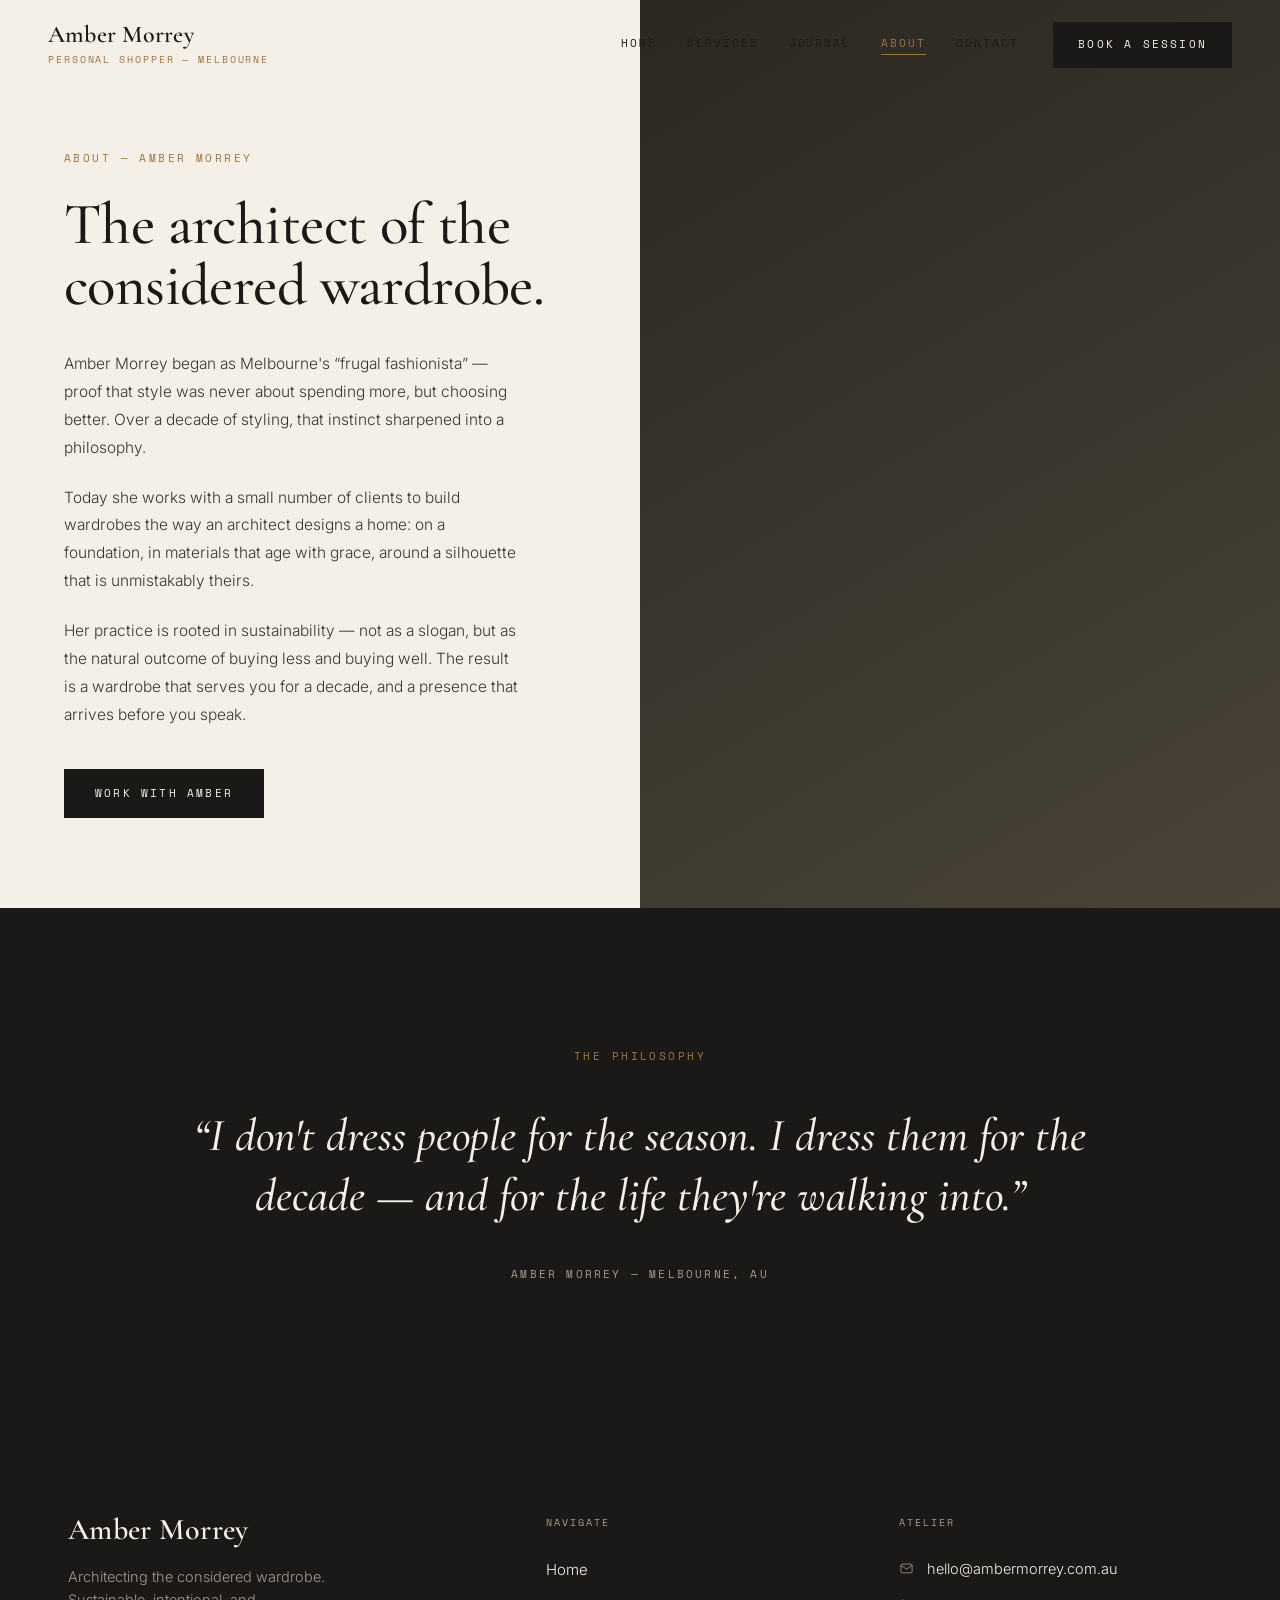
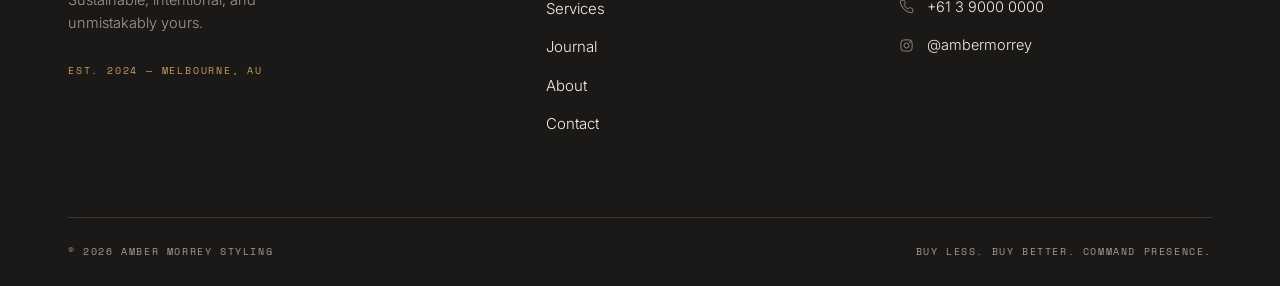
==== about.html @ 16125863 "Add Amber Morrey Studio site (5 static pages, shared assets) Editorial static site for Amber Morrey," ====
<!DOCTYPE html>
<html lang="en">
<head>
<meta charset="UTF-8">
<meta name="viewport" content="width=device-width, initial-scale=1.0">
<title>About | Amber Morrey Studio</title>
<link rel="preconnect" href="https://fonts.googleapis.com">
<link rel="preconnect" href="https://fonts.gstatic.com" crossorigin>
<link href="https://fonts.googleapis.com/css2?family=Cormorant+Garamond:ital,wght@0,400;0,500;0,600;1,400;1,500&family=Inter:wght@300;400;500&family=Space+Mono:wght@400;700&display=swap" rel="stylesheet">
<link rel="stylesheet" href="styles.css">
</head>
<body>

<header id="header">
  <a href="index.html" class="brand">
    <div class="brand-name">Amber Morrey</div>
    <div class="brand-sub">Personal Shopper — Melbourne</div>
  </a>
  <nav class="nav-header">
    <div class="nav-links">
      <a href="index.html">Home</a>
      <a href="services.html">Services</a>
      <a href="journal.html">Journal</a>
      <a href="about.html" class="active">About</a>
      <a href="contact.html">Contact</a>
    </div>
    <a href="contact.html" class="btn">Book a Session</a>
  </nav>
  <button class="menu-toggle" id="menuToggle" aria-label="Menu"><span></span><span></span><span></span></button>
</header>
<div class="mobile-menu" id="mobileMenu">
  <a href="index.html">Home</a>
  <a href="services.html">Services</a>
  <a href="journal.html">Journal</a>
  <a href="about.html">About</a>
  <a href="contact.html">Contact</a>
  <a href="contact.html" class="btn">Book a Session</a>
</div>

<!-- ABOUT SPLIT -->
<section class="about-split" data-hero>
  <div class="about-text">
    <div class="label reveal">About — Amber Morrey</div>
    <h1 class="display reveal" data-d="1">The architect of the considered wardrobe.</h1>
    <p class="reveal" data-d="2">Amber Morrey began as Melbourne's “frugal fashionista” — proof that style was never about spending more, but choosing better. Over a decade of styling, that instinct sharpened into a philosophy.</p>
    <p class="reveal" data-d="2">Today she works with a small number of clients to build wardrobes the way an architect designs a home: on a foundation, in materials that age with grace, around a silhouette that is unmistakably theirs.</p>
    <p class="reveal" data-d="3">Her practice is rooted in sustainability — not as a slogan, but as the natural outcome of buying less and buying well. The result is a wardrobe that serves you for a decade, and a presence that arrives before you speak.</p>
    <div class="reveal" data-d="3"><a href="contact.html" class="btn">Work with Amber</a></div>
  </div>
  <div class="about-portrait">
    <img alt="Amber Morrey, personal shopper, Melbourne" data-fallback="1" src="https://images.unsplash.com/photo-1573496359142-b8d87734a5a2?auto=format&fit=crop&w=1100&q=80">
  </div>
</section>

<!-- PHILOSOPHY -->
<section class="dark">
  <div class="philosophy wrap">
    <span class="label reveal">The Philosophy</span>
    <blockquote class="reveal" data-d="1">“I don't dress people for the season. I dress them for the decade — and for the life they're walking into.”</blockquote>
    <cite class="reveal" data-d="2">Amber Morrey — Melbourne, AU</cite>
  </div>
</section>

<!-- FOOTER -->
<footer>
  <div class="wrap">
    <div class="foot-grid">
      <div class="foot-brand">
        <div class="brand-name">Amber Morrey</div>
        <p class="foot-tag">Architecting the considered wardrobe. Sustainable, intentional, and unmistakably yours.</p>
        <div class="foot-est">Est. 2024 — Melbourne, AU</div>
      </div>
      <div class="foot-col">
        <h4>Navigate</h4>
        <ul>
          <li><a href="index.html">Home</a></li>
          <li><a href="services.html">Services</a></li>
          <li><a href="journal.html">Journal</a></li>
          <li><a href="about.html">About</a></li>
          <li><a href="contact.html">Contact</a></li>
        </ul>
      </div>
      <div class="foot-col">
        <h4>Atelier</h4>
        <div class="foot-contact">
          <a href="mailto:hello@ambermorrey.com.au"><svg viewBox="0 0 24 24"><rect x="3" y="5" width="18" height="14" rx="2"/><path d="m3 7 9 6 9-6"/></svg>hello@ambermorrey.com.au</a>
          <a href="tel:+61390000000"><svg viewBox="0 0 24 24"><path d="M22 16.9v3a2 2 0 0 1-2.2 2 19.8 19.8 0 0 1-8.6-3 19.5 19.5 0 0 1-6-6 19.8 19.8 0 0 1-3-8.6A2 2 0 0 1 4.1 2h3a2 2 0 0 1 2 1.7c.1 1 .4 1.9.7 2.8a2 2 0 0 1-.5 2.1L8.1 9.9a16 16 0 0 0 6 6l1.3-1.3a2 2 0 0 1 2.1-.5c.9.3 1.8.6 2.8.7a2 2 0 0 1 1.7 2Z"/></svg>+61 3 9000 0000</a>
          <a href="#"><svg viewBox="0 0 24 24"><rect x="3" y="3" width="18" height="18" rx="5"/><circle cx="12" cy="12" r="4"/><circle cx="17.5" cy="6.5" r="1" fill="currentColor" stroke="none"/></svg>@ambermorrey</a>
        </div>
      </div>
    </div>
    <div class="foot-bar">
      <span>© 2026 Amber Morrey Styling</span>
      <span>Buy less. Buy better. Command presence.</span>
    </div>
  </div>
</footer>

<script src="app.js"></script>
</body>
</html>
---- styles.css ----
/* ==========================================================================
   Amber Morrey Studio — shared stylesheet
   ========================================================================== */
:root{
  --cream:#f4f0e8;
  --cream-2:#eee9df;
  --ink:#1b1917;
  --ink-soft:#2a2723;
  --paper-text:#3a352e;
  --muted:#8a8377;
  --muted-dark:#a49b8c;
  --line:rgba(27,25,23,.14);
  --line-dark:rgba(244,240,232,.14);
  --amber:#a3733e;
  --amber-light:#c79a5f;
  --serif:'Cormorant Garamond', Georgia, serif;
  --sans:'Inter', system-ui, sans-serif;
  --mono:'Space Mono', monospace;
  --ease:cubic-bezier(.16,1,.3,1);
}
*{margin:0;padding:0;box-sizing:border-box}
html{scroll-behavior:smooth}
body{
  background:var(--cream);
  color:var(--ink);
  font-family:var(--sans);
  font-weight:300;
  line-height:1.6;
  -webkit-font-smoothing:antialiased;
  overflow-x:hidden;
}
img{display:block;width:100%;height:100%;object-fit:cover}
a{color:inherit;text-decoration:none}

/* ---------- shared type ---------- */
.label{font-family:var(--mono);font-size:11px;letter-spacing:.22em;text-transform:uppercase;color:var(--amber);font-weight:400}
.label-muted{color:var(--muted)}
.display{font-family:var(--serif);font-weight:500;line-height:1.04;letter-spacing:-.01em}
.wrap{max-width:1240px;margin:0 auto;padding:0 48px}
.section{padding:130px 0}

.link-arrow{font-family:var(--mono);font-size:11px;letter-spacing:.2em;text-transform:uppercase;display:inline-flex;align-items:center;gap:9px;color:var(--ink);transition:gap .4s var(--ease),opacity .3s}
.link-arrow svg{width:15px;height:15px;transition:transform .4s var(--ease)}
.link-arrow:hover{gap:16px}

.btn{font-family:var(--mono);font-size:11px;letter-spacing:.2em;text-transform:uppercase;display:inline-block;padding:15px 30px;background:var(--ink);color:var(--cream);border:1px solid var(--ink);transition:background .4s var(--ease),color .4s var(--ease);cursor:pointer}
.btn:hover{background:transparent;color:var(--ink)}
.btn-ghost{background:transparent;color:var(--ink)}
.btn-ghost:hover{background:var(--ink);color:var(--cream)}
.btn-inv{background:var(--cream);color:var(--ink);border-color:var(--cream)}
.btn-inv:hover{background:transparent;color:var(--cream)}
.btn-inv-ghost{background:transparent;color:var(--cream);border-color:rgba(244,240,232,.4)}
.btn-inv-ghost:hover{background:var(--cream);color:var(--ink)}
.btn-amber{background:var(--amber);color:var(--cream);border-color:var(--amber)}
.btn-amber:hover{background:transparent;color:var(--amber-light)}

/* ---------- reveal animation ---------- */
.reveal{opacity:0;transform:translateY(28px);transition:opacity 1s var(--ease),transform 1s var(--ease)}
.reveal.in{opacity:1;transform:none}
.reveal[data-d="1"]{transition-delay:.1s}
.reveal[data-d="2"]{transition-delay:.2s}
.reveal[data-d="3"]{transition-delay:.3s}

/* ---------- header ---------- */
header{position:fixed;top:0;left:0;right:0;z-index:100;display:flex;align-items:center;justify-content:space-between;padding:22px 48px;transition:background .5s var(--ease),padding .5s var(--ease),box-shadow .5s var(--ease)}
header.scrolled{background:rgba(244,240,232,.9);backdrop-filter:blur(12px);padding:16px 48px;box-shadow:0 1px 0 var(--line)}
.brand-name{font-family:var(--serif);font-size:24px;font-weight:600;letter-spacing:.01em;line-height:1}
.brand-sub{font-family:var(--mono);font-size:9.5px;letter-spacing:.2em;color:var(--amber);text-transform:uppercase;margin-top:5px}
nav{display:flex;align-items:center;gap:34px}
.nav-links{display:flex;gap:30px}
.nav-links a{font-family:var(--mono);font-size:11px;letter-spacing:.18em;text-transform:uppercase;color:var(--ink);position:relative;padding-bottom:3px;transition:color .3s}
.nav-links a::after{content:"";position:absolute;left:0;bottom:0;width:0;height:1px;background:var(--amber);transition:width .4s var(--ease)}
.nav-links a:hover::after,.nav-links a.active::after{width:100%}
.nav-links a.active{color:var(--amber)}
.nav-header .btn{padding:13px 24px}
.menu-toggle{display:none;flex-direction:column;gap:5px;background:none;border:none;cursor:pointer;padding:4px}
.menu-toggle span{width:24px;height:1.5px;background:var(--ink);transition:.3s}

.mobile-menu{position:fixed;inset:0;background:var(--cream);z-index:99;display:flex;flex-direction:column;justify-content:center;align-items:center;gap:26px;opacity:0;pointer-events:none;transition:opacity .4s var(--ease)}
.mobile-menu.open{opacity:1;pointer-events:auto}
.mobile-menu a{font-family:var(--serif);font-size:34px;font-weight:500}
.mobile-menu .btn{margin-top:14px;font-family:var(--mono);font-size:12px}

/* page top spacer for interior pages (fixed header) */
.page-top{padding-top:150px}

/* ---------- hero (home) ---------- */
.hero{display:grid;grid-template-columns:1fr 1fr;min-height:100vh;position:relative}
.hero-left{display:flex;flex-direction:column;justify-content:center;padding:120px 64px 60px;position:relative}
.hero-vert{position:absolute;left:34px;top:50%;transform:rotate(180deg) translateX(50%);writing-mode:vertical-rl;font-family:var(--mono);font-size:10px;letter-spacing:.28em;color:var(--muted);text-transform:uppercase}
.hero-left .label{margin-bottom:34px}
.hero-h1{font-size:clamp(48px,6.4vw,92px);margin-bottom:34px}
.hero-h1 em{font-style:italic;color:var(--amber);font-weight:400}
.hero-p{max-width:430px;font-size:16px;color:var(--paper-text);margin-bottom:44px;line-height:1.7}
.hero-right{position:relative;overflow:hidden;background:linear-gradient(150deg,#c9bfae,#8f8474)}
.hero-right img{transition:transform 8s var(--ease)}
.hero.loaded .hero-right img{transform:scale(1.06)}

/* ---------- premise ---------- */
.premise{display:grid;grid-template-columns:300px 1fr;gap:40px;align-items:start}
.premise-stmt{font-size:clamp(28px,3.5vw,44px);max-width:800px}
.premise-stmt em{font-style:italic;color:var(--amber);font-weight:400}
.premise-p{margin-top:34px;max-width:470px;color:var(--paper-text);font-size:16px;line-height:1.75}

/* ---------- section head ---------- */
.sec-head{display:grid;grid-template-columns:300px 1fr auto;gap:40px;align-items:center;margin-bottom:64px}
.sec-head h2{font-size:clamp(34px,4vw,54px);text-align:center}
.sec-head .label{align-self:start;padding-top:14px}

/* ---------- services grid (home) ---------- */
.services-grid{display:grid;grid-template-columns:repeat(3,1fr);gap:36px}
.service-card{cursor:pointer}
.service-media{aspect-ratio:1/1;overflow:hidden;background:linear-gradient(150deg,#cdc4b4,#a99e8c);margin-bottom:20px}
.service-media img{transition:transform 1.1s var(--ease),filter 1.1s var(--ease);filter:grayscale(.1)}
.service-card:hover .service-media img{transform:scale(1.05)}
.service-num{font-family:var(--mono);font-size:11px;color:var(--amber);letter-spacing:.16em;margin-bottom:10px}
.service-title{font-family:var(--serif);font-size:26px;font-weight:500;margin-bottom:6px}
.service-desc{font-family:var(--mono);font-size:11.5px;letter-spacing:.05em;color:var(--muted)}

/* ---------- dark band ---------- */
.dark{background:var(--ink);color:var(--cream)}
.dark .label-muted{color:var(--muted-dark)}
.dark .sec-head h2,.dark .display{color:var(--cream)}
.dark .link-arrow{color:var(--cream)}

.advantage{display:grid;grid-template-columns:repeat(3,1fr)}
.adv-col{padding:44px 40px 10px;border-left:1px solid var(--line-dark)}
.adv-col:first-child{border-left:none;padding-left:0}
.adv-icon{width:26px;height:26px;color:var(--amber-light);margin-bottom:64px}
.adv-icon svg{width:100%;height:100%;stroke:currentColor;fill:none;stroke-width:1.2}
.adv-title{font-family:var(--serif);font-size:23px;font-weight:500;margin-bottom:14px}
.adv-p{font-size:14.5px;color:var(--muted-dark);line-height:1.7;max-width:290px}
.adv-wrap{border-top:1px solid var(--line-dark);padding-top:52px}

/* ---------- journal (home) ---------- */
.journal-grid{display:grid;grid-template-columns:1fr 1fr;gap:40px}
.article{cursor:pointer}
.article-media{aspect-ratio:16/10;overflow:hidden;background:linear-gradient(150deg,#3a352d,#211e1a);margin-bottom:22px}
.article-media img{transition:transform 1.1s var(--ease)}
.article:hover .article-media img{transform:scale(1.04)}
.article-meta{font-family:var(--mono);font-size:10.5px;letter-spacing:.16em;color:var(--amber-light);text-transform:uppercase;margin-bottom:14px}
.article-title{font-family:var(--serif);font-size:29px;font-weight:500;color:var(--cream);margin-bottom:12px;line-height:1.15}
.article-excerpt{font-size:14.5px;color:var(--muted-dark);max-width:440px;line-height:1.7}

/* ---------- transformations ---------- */
.trans-head{margin-bottom:60px}
.trans-head .premise-p{margin-top:20px}
.gallery{columns:3;column-gap:32px}
.gal-item{break-inside:avoid;margin-bottom:32px;position:relative;overflow:hidden;cursor:pointer;background:linear-gradient(150deg,#cdc4b4,#a99e8c)}
.gal-item img{transition:transform 1.2s var(--ease)}
.gal-item:hover img{transform:scale(1.06)}
.gal-cap{position:absolute;left:0;right:0;bottom:0;padding:26px 24px 22px;background:linear-gradient(to top,rgba(20,18,16,.88),transparent);color:var(--cream);opacity:0;transform:translateY(12px);transition:opacity .5s var(--ease),transform .5s var(--ease)}
.gal-item:hover .gal-cap{opacity:1;transform:none}
.gal-client{font-family:var(--mono);font-size:10px;letter-spacing:.18em;color:var(--amber-light);text-transform:uppercase;margin-bottom:7px}
.gal-piece{font-family:var(--serif);font-size:20px;font-style:italic;font-weight:400;line-height:1.25}
.g-tall{aspect-ratio:3/4}
.g-tall2{aspect-ratio:2/3}

/* ---------- cta ---------- */
.cta{display:grid;grid-template-columns:1fr 1fr;gap:40px;align-items:end;padding:120px 0}
.cta h2{font-size:clamp(40px,5vw,68px)}
.cta-right{max-width:360px;justify-self:end}
.cta-right p{color:var(--paper-text);margin-bottom:32px;font-size:15.5px;line-height:1.7}
.cta-btns{display:flex;gap:14px;flex-wrap:wrap}

/* ==========================================================================
   PAGE: intro block (services / journal / about / contact heroes)
   ========================================================================== */
.intro{max-width:760px}
.intro .label{margin-bottom:24px;display:block}
.intro h1{font-size:clamp(40px,5.5vw,78px);margin-bottom:0}
.intro p{max-width:520px;margin-top:28px;color:var(--paper-text);font-size:16px;line-height:1.75}

/* ==========================================================================
   PAGE: Services detail blocks
   ========================================================================== */
.svc-block{display:grid;grid-template-columns:1fr 1fr;gap:64px;align-items:center;padding:70px 0;border-top:1px solid var(--line)}
.svc-block:first-of-type{border-top:none}
.svc-media{aspect-ratio:4/3;overflow:hidden;background:linear-gradient(150deg,#cdc4b4,#a99e8c)}
.svc-media img{transition:transform 1.2s var(--ease)}
.svc-block:hover .svc-media img{transform:scale(1.04)}
.svc-block.flip .svc-media{order:2}
.svc-num{margin-bottom:18px}
.svc-title{font-size:clamp(30px,3.6vw,44px);margin-bottom:10px}
.svc-meta{font-family:var(--mono);font-size:11px;letter-spacing:.14em;color:var(--muted);text-transform:uppercase;margin-bottom:24px}
.svc-desc{color:var(--paper-text);font-size:15.5px;line-height:1.75;max-width:460px;margin-bottom:26px}
.svc-list{list-style:none;margin-bottom:32px}
.svc-list li{display:flex;align-items:center;gap:12px;padding:7px 0;font-size:14.5px;color:var(--ink-soft)}
.svc-list li svg{width:15px;height:15px;stroke:var(--amber);fill:none;stroke-width:1.6;flex-shrink:0}
.svc-btn{font-family:var(--mono);font-size:10.5px;letter-spacing:.16em}

/* Quiz */
.quiz-wrap{display:grid;grid-template-columns:300px 1fr;gap:40px;align-items:start}
.quiz-panel{max-width:620px}
.quiz-intro-p{color:var(--muted-dark);margin-top:14px;margin-bottom:0;font-size:15.5px}
.quiz-step{margin-top:48px}
.quiz-q{font-family:var(--mono);font-size:11px;letter-spacing:.18em;text-transform:uppercase;color:var(--amber-light);margin-bottom:20px}
.quiz-options{display:flex;flex-direction:column;gap:12px}
.quiz-opt{text-align:left;background:transparent;border:1px solid var(--line-dark);color:var(--cream);font-family:var(--sans);font-size:15px;font-weight:300;padding:18px 22px;cursor:pointer;transition:border-color .3s,background .3s,transform .3s var(--ease)}
.quiz-opt:hover{border-color:var(--amber-light);background:rgba(199,154,95,.08);transform:translateX(4px)}
.quiz-progress{font-family:var(--mono);font-size:10px;letter-spacing:.16em;color:var(--muted-dark);text-transform:uppercase;margin-top:34px}
.quiz-result{display:none}
.quiz-result.show{display:block;animation:fadeUp .8s var(--ease) both}
@keyframes fadeUp{from{opacity:0;transform:translateY(20px)}to{opacity:1;transform:none}}
.quiz-rec-label{font-family:var(--mono);font-size:11px;letter-spacing:.18em;text-transform:uppercase;color:var(--amber-light);margin-bottom:18px}
.quiz-rec-title{font-size:clamp(34px,4vw,52px);color:var(--cream);margin-bottom:16px}
.quiz-rec-tag{font-family:var(--mono);font-size:11px;letter-spacing:.14em;text-transform:uppercase;color:var(--muted-dark);margin-bottom:20px}
.quiz-rec-desc{color:var(--muted-dark);font-size:15px;line-height:1.75;max-width:520px;margin-bottom:34px}
.quiz-actions{display:flex;gap:14px;flex-wrap:wrap;align-items:center}
.quiz-retake{font-family:var(--mono);font-size:10.5px;letter-spacing:.16em;text-transform:uppercase;background:transparent;border:1px solid var(--line-dark);color:var(--cream);padding:15px 26px;cursor:pointer;display:inline-flex;align-items:center;gap:9px;transition:border-color .3s}
.quiz-retake:hover{border-color:var(--amber-light)}
.quiz-retake svg{width:13px;height:13px;stroke:currentColor;fill:none;stroke-width:1.6}

/* ==========================================================================
   PAGE: Journal
   ========================================================================== */
.jgrid{display:grid;grid-template-columns:repeat(3,1fr);gap:36px;align-items:start}
.jcol{display:flex;flex-direction:column;gap:36px}
.jcol.offset{margin-top:60px}
.jpost{cursor:pointer}
.jpost-media{overflow:hidden;background:linear-gradient(150deg,#cdc4b4,#a99e8c);margin-bottom:20px}
.jpost-media img{transition:transform 1.1s var(--ease)}
.jpost:hover .jpost-media img{transform:scale(1.05)}
.jpost-media.tall{aspect-ratio:3/4}
.jpost-media.wide{aspect-ratio:4/3}
.jpost-meta{font-family:var(--mono);font-size:10.5px;letter-spacing:.16em;color:var(--amber);text-transform:uppercase;margin-bottom:12px}
.jpost-title{font-family:var(--serif);font-size:26px;font-weight:500;line-height:1.15;margin-bottom:10px}
.jpost-excerpt{font-size:14px;color:var(--muted);line-height:1.65}
.theorem{background:var(--ink);color:var(--cream);padding:44px 34px}
.theorem-label{font-family:var(--mono);font-size:10px;letter-spacing:.2em;color:var(--amber-light);text-transform:uppercase;margin-bottom:44px}
.theorem-quote{font-family:var(--serif);font-size:26px;font-weight:500;line-height:1.3}

/* ==========================================================================
   PAGE: About
   ========================================================================== */
.about-split{display:grid;grid-template-columns:1fr 1fr;min-height:100vh}
.about-text{display:flex;flex-direction:column;justify-content:center;padding:150px 64px 90px}
.about-text .label{margin-bottom:26px}
.about-text h1{font-size:clamp(38px,4.6vw,60px);margin-bottom:34px}
.about-text p{color:var(--paper-text);font-size:15.5px;line-height:1.8;margin-bottom:22px;max-width:460px}
.about-text .btn{margin-top:18px;align-self:flex-start}
.about-portrait{position:relative;overflow:hidden;background:linear-gradient(150deg,#2b2822,#4a4438)}
.about-portrait img{transition:transform 8s var(--ease)}
.about-split.loaded .about-portrait img{transform:scale(1.05)}
.philosophy{text-align:center;padding:140px 0}
.philosophy .label{display:block;margin-bottom:40px}
.philosophy blockquote{font-family:var(--serif);font-size:clamp(28px,3.6vw,46px);font-weight:500;font-style:italic;line-height:1.3;color:var(--cream);max-width:1000px;margin:0 auto 34px}
.philosophy cite{font-family:var(--mono);font-size:11px;letter-spacing:.2em;text-transform:uppercase;color:var(--muted-dark);font-style:normal}

/* ==========================================================================
   PAGE: Contact
   ========================================================================== */
.contact-madlib{font-family:var(--serif);font-size:clamp(30px,4.2vw,52px);font-weight:500;line-height:1.5;color:var(--ink);max-width:900px;letter-spacing:-.01em}
.ml-field{font-family:var(--serif);font-size:inherit;font-weight:500;color:var(--amber);background:transparent;border:none;border-bottom:1px solid var(--line);padding:0 10px 4px;min-width:200px;outline:none;transition:border-color .3s}
.ml-field::placeholder{color:var(--muted);opacity:.7;font-style:italic}
.ml-field:focus{border-color:var(--amber)}
select.ml-field{cursor:pointer;-webkit-appearance:none;appearance:none;background-image:url("data:image/svg+xml,%3Csvg xmlns='http://www.w3.org/2000/svg' width='12' height='12' viewBox='0 0 24 24' fill='none' stroke='%23a3733e' stroke-width='2'%3E%3Cpolyline points='6 9 12 15 18 9'/%3E%3C/svg%3E");background-repeat:no-repeat;background-position:right 2px center;padding-right:24px}
.contact-inputs{display:grid;grid-template-columns:1fr 1fr;gap:28px;max-width:640px;margin-top:56px}
.field-group label{display:block;font-family:var(--mono);font-size:10px;letter-spacing:.18em;text-transform:uppercase;color:var(--muted);margin-bottom:12px}
.field-group input{width:100%;background:transparent;border:1px solid var(--line);padding:15px 16px;font-family:var(--sans);font-size:15px;font-weight:300;color:var(--ink);outline:none;transition:border-color .3s}
.field-group input:focus{border-color:var(--amber)}
.contact-submit{margin-top:34px}
.contact-note{font-family:var(--mono);font-size:12px;letter-spacing:.04em;color:var(--amber);margin-top:22px;opacity:0;transition:opacity .4s;text-transform:none}
.contact-note.show{opacity:1}
.contact-info{display:grid;grid-template-columns:repeat(3,1fr);gap:40px;border-top:1px solid var(--line);margin-top:70px;padding-top:50px;max-width:900px}
.ci-label{font-family:var(--mono);font-size:10.5px;letter-spacing:.18em;color:var(--amber);text-transform:uppercase;margin-bottom:12px}
.ci-value{font-family:var(--mono);font-size:12.5px;letter-spacing:.05em;color:var(--ink-soft);text-transform:uppercase;line-height:1.6}

/* ==========================================================================
   FOOTER
   ========================================================================== */
footer{background:var(--ink);color:var(--cream);padding:90px 0 0}
.foot-grid{display:grid;grid-template-columns:1.4fr 1fr 1fr;gap:40px;padding-bottom:80px}
.foot-brand .brand-name{color:var(--cream);font-size:30px}
.foot-tag{color:var(--muted-dark);font-size:14.5px;margin-top:20px;line-height:1.6;max-width:280px}
.foot-est{font-family:var(--mono);font-size:10px;letter-spacing:.18em;color:var(--amber-light);text-transform:uppercase;margin-top:28px}
.foot-col h4{font-family:var(--mono);font-size:10px;letter-spacing:.2em;color:var(--muted-dark);text-transform:uppercase;font-weight:400;margin-bottom:26px}
.foot-col ul{list-style:none;display:flex;flex-direction:column;gap:13px}
.foot-col ul a{font-size:15px;color:var(--cream);transition:color .3s}
.foot-col ul a:hover{color:var(--amber-light)}
.foot-contact{display:flex;flex-direction:column;gap:15px}
.foot-contact a{display:flex;align-items:center;gap:13px;font-size:14.5px;color:var(--cream);transition:color .3s}
.foot-contact a:hover{color:var(--amber-light)}
.foot-contact svg{width:15px;height:15px;stroke:var(--muted-dark);fill:none;stroke-width:1.3;flex-shrink:0}
.foot-bar{border-top:1px solid var(--line-dark);padding:26px 0;display:flex;justify-content:space-between;align-items:center}
.foot-bar span{font-family:var(--mono);font-size:10px;letter-spacing:.16em;color:var(--muted-dark);text-transform:uppercase}

/* ==========================================================================
   RESPONSIVE
   ========================================================================== */
@media(max-width:900px){
  .wrap{padding:0 26px}
  header{padding:18px 26px}
  header.scrolled{padding:14px 26px}
  .nav-links,.nav-header .btn{display:none}
  .menu-toggle{display:flex}
  .section{padding:80px 0}
  .page-top{padding-top:120px}

  .hero{grid-template-columns:1fr}
  .hero-left{padding:120px 30px 50px;order:2}
  .hero-vert{display:none}
  .hero-right{min-height:70vh;order:1}

  .premise,.sec-head,.cta,.foot-grid,.quiz-wrap{grid-template-columns:1fr;gap:22px}
  .sec-head h2,.premise-stmt{text-align:left}
  .sec-head .link-arrow{justify-self:start}
  .services-grid,.journal-grid,.advantage{grid-template-columns:1fr}
  .adv-col{border-left:none;border-top:1px solid var(--line-dark);padding:34px 0}
  .adv-col:first-child{border-top:none}
  .adv-icon{margin-bottom:22px}
  .gallery{columns:2;column-gap:18px}
  .gal-item{margin-bottom:18px}
  .cta-right{justify-self:start}
  .foot-bar{flex-direction:column;gap:14px;text-align:center}

  .svc-block{grid-template-columns:1fr;gap:30px;padding:50px 0}
  .svc-block.flip .svc-media{order:0}

  .jgrid{grid-template-columns:1fr;gap:30px}
  .jcol.offset{margin-top:0}

  .about-split{grid-template-columns:1fr}
  .about-text{padding:120px 30px 60px;order:2}
  .about-portrait{min-height:70vh;order:1}
  .philosophy{padding:90px 0}

  .contact-inputs{grid-template-columns:1fr}
  .contact-info{grid-template-columns:1fr;gap:26px}
  .contact-madlib{line-height:1.7}
}
@media(max-width:560px){
  .gallery{columns:1}
  .gal-cap{opacity:1;transform:none}
  .ml-field{min-width:150px}
}
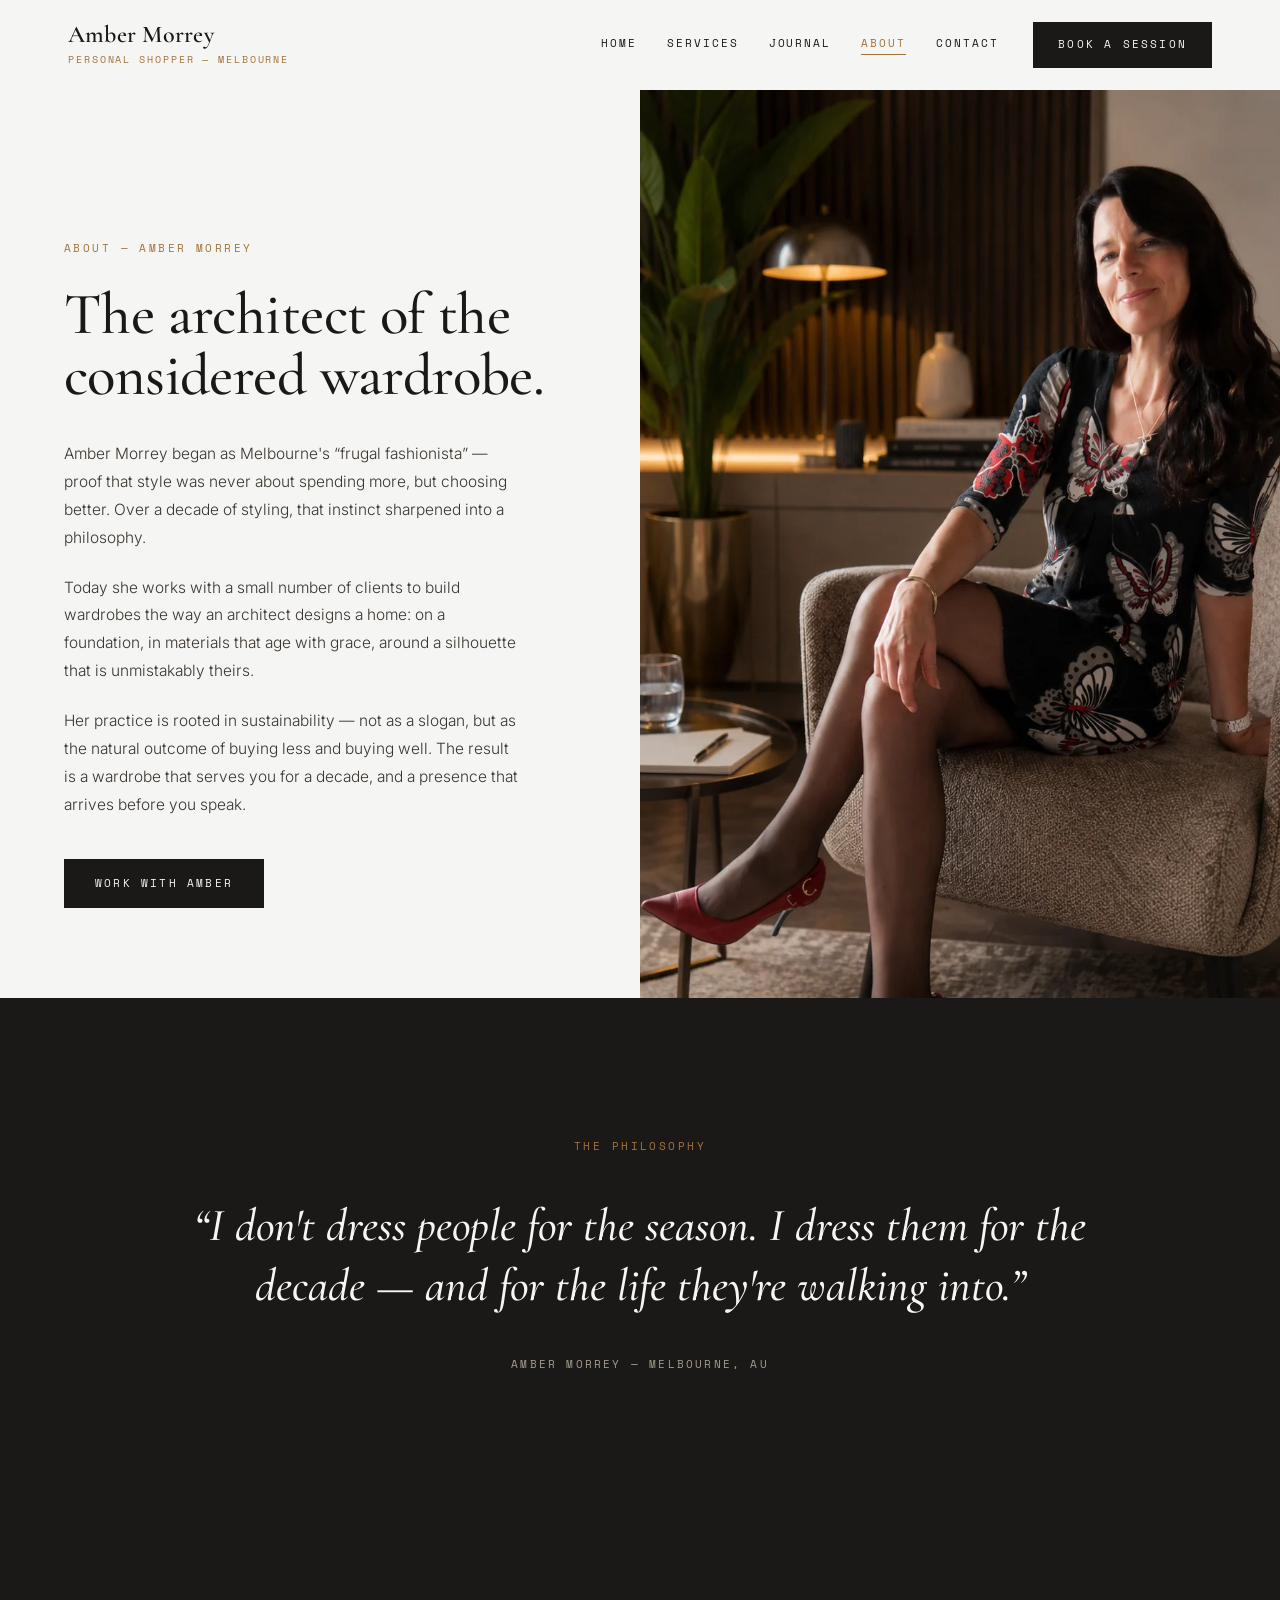
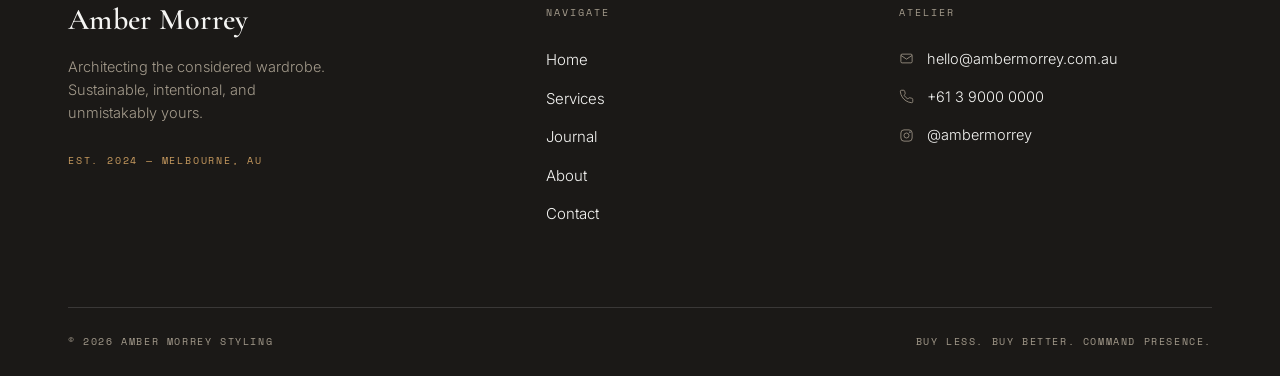
==== commit 020eee64: "Use the supplied portrait on the About page Replaces the Unsplash placeholder with the real seated p" ====
--- a/about.html
+++ b/about.html
@@ -48,7 +48,11 @@
     <div class="reveal" data-d="3"><a href="contact.html" class="btn">Work with Amber</a></div>
   </div>
   <div class="about-portrait">
-    <img alt="Amber Morrey, personal shopper, Melbourne" data-fallback="1" src="https://images.unsplash.com/photo-1573496359142-b8d87734a5a2?auto=format&fit=crop&w=1100&q=80">
+    <picture>
+      <source srcset="images/about.webp" type="image/webp">
+      <img src="images/about.jpg" width="940" height="1672" fetchpriority="high"
+        alt="Amber Morrey seated in an armchair in a butterfly-print dress and red heels, in a warmly lit interior">
+    </picture>
   </div>
 </section>
 
--- a/styles.css
+++ b/styles.css
@@ -2,26 +2,31 @@
    Amber Morrey Studio — shared stylesheet
    ========================================================================== */
 :root{
-  --cream:#f4f0e8;
-  --cream-2:#eee9df;
+  --paper:#f5f5f3;
+  --paper-2:#ecece9;
   --ink:#1b1917;
   --ink-soft:#2a2723;
   --paper-text:#3a352e;
-  --muted:#8a8377;
+  --muted:#6e695f;
   --muted-dark:#a49b8c;
   --line:rgba(27,25,23,.14);
-  --line-dark:rgba(244,240,232,.14);
+  --line-dark:rgba(245,245,243,.14);
   --amber:#a3733e;
   --amber-light:#c79a5f;
   --serif:'Cormorant Garamond', Georgia, serif;
   --sans:'Inter', system-ui, sans-serif;
   --mono:'Space Mono', monospace;
   --ease:cubic-bezier(.16,1,.3,1);
+  --maxw:1240px;
+  --gutter:48px;
+  --header-h:90px;   /* unscrolled header height — the hero starts below it */
+  /* centres a full-bleed bar's contents on the --maxw container */
+  --bleed-pad:max(var(--gutter), calc((100% - var(--maxw)) / 2 + var(--gutter)));
 }
 *{margin:0;padding:0;box-sizing:border-box}
 html{scroll-behavior:smooth}
 body{
-  background:var(--cream);
+  background:var(--paper);
   color:var(--ink);
   font-family:var(--sans);
   font-weight:300;
@@ -36,22 +41,22 @@
 .label{font-family:var(--mono);font-size:11px;letter-spacing:.22em;text-transform:uppercase;color:var(--amber);font-weight:400}
 .label-muted{color:var(--muted)}
 .display{font-family:var(--serif);font-weight:500;line-height:1.04;letter-spacing:-.01em}
-.wrap{max-width:1240px;margin:0 auto;padding:0 48px}
-.section{padding:130px 0}
+.wrap{max-width:var(--maxw);margin:0 auto;padding:0 var(--gutter)}
+.section{padding-block:130px}
 
 .link-arrow{font-family:var(--mono);font-size:11px;letter-spacing:.2em;text-transform:uppercase;display:inline-flex;align-items:center;gap:9px;color:var(--ink);transition:gap .4s var(--ease),opacity .3s}
 .link-arrow svg{width:15px;height:15px;transition:transform .4s var(--ease)}
 .link-arrow:hover{gap:16px}
 
-.btn{font-family:var(--mono);font-size:11px;letter-spacing:.2em;text-transform:uppercase;display:inline-block;padding:15px 30px;background:var(--ink);color:var(--cream);border:1px solid var(--ink);transition:background .4s var(--ease),color .4s var(--ease);cursor:pointer}
+.btn{font-family:var(--mono);font-size:11px;letter-spacing:.2em;text-transform:uppercase;display:inline-block;padding:15px 30px;background:var(--ink);color:var(--paper);border:1px solid var(--ink);transition:background .4s var(--ease),color .4s var(--ease);cursor:pointer}
 .btn:hover{background:transparent;color:var(--ink)}
 .btn-ghost{background:transparent;color:var(--ink)}
-.btn-ghost:hover{background:var(--ink);color:var(--cream)}
-.btn-inv{background:var(--cream);color:var(--ink);border-color:var(--cream)}
-.btn-inv:hover{background:transparent;color:var(--cream)}
-.btn-inv-ghost{background:transparent;color:var(--cream);border-color:rgba(244,240,232,.4)}
-.btn-inv-ghost:hover{background:var(--cream);color:var(--ink)}
-.btn-amber{background:var(--amber);color:var(--cream);border-color:var(--amber)}
+.btn-ghost:hover{background:var(--ink);color:var(--paper)}
+.btn-inv{background:var(--paper);color:var(--ink);border-color:var(--paper)}
+.btn-inv:hover{background:transparent;color:var(--paper)}
+.btn-inv-ghost{background:transparent;color:var(--paper);border-color:rgba(245,245,243,.4)}
+.btn-inv-ghost:hover{background:var(--paper);color:var(--ink)}
+.btn-amber{background:var(--amber);color:var(--paper);border-color:var(--amber)}
 .btn-amber:hover{background:transparent;color:var(--amber-light)}
 
 /* ---------- reveal animation ---------- */
@@ -62,8 +67,10 @@
 .reveal[data-d="3"]{transition-delay:.3s}
 
 /* ---------- header ---------- */
-header{position:fixed;top:0;left:0;right:0;z-index:100;display:flex;align-items:center;justify-content:space-between;padding:22px 48px;transition:background .5s var(--ease),padding .5s var(--ease),box-shadow .5s var(--ease)}
-header.scrolled{background:rgba(244,240,232,.9);backdrop-filter:blur(12px);padding:16px 48px;box-shadow:0 1px 0 var(--line)}
+/* opaque at rest: the hero now starts below the header rather than running
+   under it, so the bar sits on its own band of paper and needs no scrim */
+header{position:fixed;top:0;left:0;right:0;z-index:100;display:flex;align-items:center;justify-content:space-between;padding:22px var(--bleed-pad);background:var(--paper);transition:background .5s var(--ease),padding .5s var(--ease),box-shadow .5s var(--ease)}
+header.scrolled{background:rgba(245,245,243,.9);backdrop-filter:blur(12px);padding:16px var(--bleed-pad);box-shadow:0 1px 0 var(--line)}
 .brand-name{font-family:var(--serif);font-size:24px;font-weight:600;letter-spacing:.01em;line-height:1}
 .brand-sub{font-family:var(--mono);font-size:9.5px;letter-spacing:.2em;color:var(--amber);text-transform:uppercase;margin-top:5px}
 nav{display:flex;align-items:center;gap:34px}
@@ -76,7 +83,7 @@
 .menu-toggle{display:none;flex-direction:column;gap:5px;background:none;border:none;cursor:pointer;padding:4px}
 .menu-toggle span{width:24px;height:1.5px;background:var(--ink);transition:.3s}
 
-.mobile-menu{position:fixed;inset:0;background:var(--cream);z-index:99;display:flex;flex-direction:column;justify-content:center;align-items:center;gap:26px;opacity:0;pointer-events:none;transition:opacity .4s var(--ease)}
+.mobile-menu{position:fixed;inset:0;background:var(--paper);z-index:99;display:flex;flex-direction:column;justify-content:center;align-items:center;gap:26px;opacity:0;pointer-events:none;transition:opacity .4s var(--ease)}
 .mobile-menu.open{opacity:1;pointer-events:auto}
 .mobile-menu a{font-family:var(--serif);font-size:34px;font-weight:500}
 .mobile-menu .btn{margin-top:14px;font-family:var(--mono);font-size:12px}
@@ -85,7 +92,7 @@
 .page-top{padding-top:150px}
 
 /* ---------- hero (home) ---------- */
-.hero{display:grid;grid-template-columns:1fr 1fr;min-height:100vh;position:relative}
+.hero{display:grid;grid-template-columns:1fr 1fr;min-height:100vh;padding-top:var(--header-h);position:relative}
 .hero-left{display:flex;flex-direction:column;justify-content:center;padding:120px 64px 60px;position:relative}
 .hero-vert{position:absolute;left:34px;top:50%;transform:rotate(180deg) translateX(50%);writing-mode:vertical-rl;font-family:var(--mono);font-size:10px;letter-spacing:.28em;color:var(--muted);text-transform:uppercase}
 .hero-left .label{margin-bottom:34px}
@@ -93,7 +100,15 @@
 .hero-h1 em{font-style:italic;color:var(--amber);font-weight:400}
 .hero-p{max-width:430px;font-size:16px;color:var(--paper-text);margin-bottom:44px;line-height:1.7}
 .hero-right{position:relative;overflow:hidden;background:linear-gradient(150deg,#c9bfae,#8f8474)}
-.hero-right img{transition:transform 8s var(--ease)}
+/* absolutely positioned, not height:100% — the width/height attributes on the
+   img give it an intrinsic aspect ratio, and a percentage height against a
+   content-sized grid row resolves to auto, letting the image's natural height
+   stretch the hero past the fold */
+.hero-right picture{position:absolute;inset:0;display:block}
+/* portrait source in a panel that is now a header shorter, so cover discards
+   more vertically: anchored at 8% to keep ~31px clear above her hair at the
+   worst viewport (1366x768) while the bottom edge stays below the knee */
+.hero-right img{object-position:50% 8%;transform-origin:50% 8%;transition:transform 8s var(--ease)}
 .hero.loaded .hero-right img{transform:scale(1.06)}
 
 /* ---------- premise ---------- */
@@ -118,10 +133,10 @@
 .service-desc{font-family:var(--mono);font-size:11.5px;letter-spacing:.05em;color:var(--muted)}
 
 /* ---------- dark band ---------- */
-.dark{background:var(--ink);color:var(--cream)}
+.dark{background:var(--ink);color:var(--paper)}
 .dark .label-muted{color:var(--muted-dark)}
-.dark .sec-head h2,.dark .display{color:var(--cream)}
-.dark .link-arrow{color:var(--cream)}
+.dark .sec-head h2,.dark .display{color:var(--paper)}
+.dark .link-arrow{color:var(--paper)}
 
 .advantage{display:grid;grid-template-columns:repeat(3,1fr)}
 .adv-col{padding:44px 40px 10px;border-left:1px solid var(--line-dark)}
@@ -139,7 +154,7 @@
 .article-media img{transition:transform 1.1s var(--ease)}
 .article:hover .article-media img{transform:scale(1.04)}
 .article-meta{font-family:var(--mono);font-size:10.5px;letter-spacing:.16em;color:var(--amber-light);text-transform:uppercase;margin-bottom:14px}
-.article-title{font-family:var(--serif);font-size:29px;font-weight:500;color:var(--cream);margin-bottom:12px;line-height:1.15}
+.article-title{font-family:var(--serif);font-size:29px;font-weight:500;color:var(--paper);margin-bottom:12px;line-height:1.15}
 .article-excerpt{font-size:14.5px;color:var(--muted-dark);max-width:440px;line-height:1.7}
 
 /* ---------- transformations ---------- */
@@ -149,7 +164,7 @@
 .gal-item{break-inside:avoid;margin-bottom:32px;position:relative;overflow:hidden;cursor:pointer;background:linear-gradient(150deg,#cdc4b4,#a99e8c)}
 .gal-item img{transition:transform 1.2s var(--ease)}
 .gal-item:hover img{transform:scale(1.06)}
-.gal-cap{position:absolute;left:0;right:0;bottom:0;padding:26px 24px 22px;background:linear-gradient(to top,rgba(20,18,16,.88),transparent);color:var(--cream);opacity:0;transform:translateY(12px);transition:opacity .5s var(--ease),transform .5s var(--ease)}
+.gal-cap{position:absolute;left:0;right:0;bottom:0;padding:26px 24px 22px;background:linear-gradient(to top,rgba(20,18,16,.88),transparent);color:var(--paper);opacity:0;transform:translateY(12px);transition:opacity .5s var(--ease),transform .5s var(--ease)}
 .gal-item:hover .gal-cap{opacity:1;transform:none}
 .gal-client{font-family:var(--mono);font-size:10px;letter-spacing:.18em;color:var(--amber-light);text-transform:uppercase;margin-bottom:7px}
 .gal-piece{font-family:var(--serif);font-size:20px;font-style:italic;font-weight:400;line-height:1.25}
@@ -196,18 +211,22 @@
 .quiz-step{margin-top:48px}
 .quiz-q{font-family:var(--mono);font-size:11px;letter-spacing:.18em;text-transform:uppercase;color:var(--amber-light);margin-bottom:20px}
 .quiz-options{display:flex;flex-direction:column;gap:12px}
-.quiz-opt{text-align:left;background:transparent;border:1px solid var(--line-dark);color:var(--cream);font-family:var(--sans);font-size:15px;font-weight:300;padding:18px 22px;cursor:pointer;transition:border-color .3s,background .3s,transform .3s var(--ease)}
+.quiz-opt{text-align:left;background:transparent;border:1px solid var(--line-dark);color:var(--paper);font-family:var(--sans);font-size:15px;font-weight:300;padding:18px 22px;cursor:pointer;transition:border-color .3s,background .3s,transform .3s var(--ease)}
 .quiz-opt:hover{border-color:var(--amber-light);background:rgba(199,154,95,.08);transform:translateX(4px)}
-.quiz-progress{font-family:var(--mono);font-size:10px;letter-spacing:.16em;color:var(--muted-dark);text-transform:uppercase;margin-top:34px}
+.quiz-progress{display:flex;align-items:center;gap:20px;margin-top:34px}
+.quiz-track{flex:1;height:2px;background:var(--line-dark);position:relative}
+.quiz-fill{position:absolute;inset:0 auto 0 0;width:0;background:var(--amber-light);transition:width .7s var(--ease)}
+.quiz-count{font-family:var(--mono);font-size:10px;letter-spacing:.16em;color:var(--muted-dark);text-transform:uppercase;white-space:nowrap}
+@media(prefers-reduced-motion:reduce){.quiz-fill{transition:none}}
 .quiz-result{display:none}
 .quiz-result.show{display:block;animation:fadeUp .8s var(--ease) both}
 @keyframes fadeUp{from{opacity:0;transform:translateY(20px)}to{opacity:1;transform:none}}
 .quiz-rec-label{font-family:var(--mono);font-size:11px;letter-spacing:.18em;text-transform:uppercase;color:var(--amber-light);margin-bottom:18px}
-.quiz-rec-title{font-size:clamp(34px,4vw,52px);color:var(--cream);margin-bottom:16px}
+.quiz-rec-title{font-size:clamp(34px,4vw,52px);color:var(--paper);margin-bottom:16px}
 .quiz-rec-tag{font-family:var(--mono);font-size:11px;letter-spacing:.14em;text-transform:uppercase;color:var(--muted-dark);margin-bottom:20px}
 .quiz-rec-desc{color:var(--muted-dark);font-size:15px;line-height:1.75;max-width:520px;margin-bottom:34px}
 .quiz-actions{display:flex;gap:14px;flex-wrap:wrap;align-items:center}
-.quiz-retake{font-family:var(--mono);font-size:10.5px;letter-spacing:.16em;text-transform:uppercase;background:transparent;border:1px solid var(--line-dark);color:var(--cream);padding:15px 26px;cursor:pointer;display:inline-flex;align-items:center;gap:9px;transition:border-color .3s}
+.quiz-retake{font-family:var(--mono);font-size:10.5px;letter-spacing:.16em;text-transform:uppercase;background:transparent;border:1px solid var(--line-dark);color:var(--paper);padding:15px 26px;cursor:pointer;display:inline-flex;align-items:center;gap:9px;transition:border-color .3s}
 .quiz-retake:hover{border-color:var(--amber-light)}
 .quiz-retake svg{width:13px;height:13px;stroke:currentColor;fill:none;stroke-width:1.6}
 
@@ -226,25 +245,31 @@
 .jpost-meta{font-family:var(--mono);font-size:10.5px;letter-spacing:.16em;color:var(--amber);text-transform:uppercase;margin-bottom:12px}
 .jpost-title{font-family:var(--serif);font-size:26px;font-weight:500;line-height:1.15;margin-bottom:10px}
 .jpost-excerpt{font-size:14px;color:var(--muted);line-height:1.65}
-.theorem{background:var(--ink);color:var(--cream);padding:44px 34px}
+.theorem{background:var(--ink);color:var(--paper);padding:44px 34px}
 .theorem-label{font-family:var(--mono);font-size:10px;letter-spacing:.2em;color:var(--amber-light);text-transform:uppercase;margin-bottom:44px}
 .theorem-quote{font-family:var(--serif);font-size:26px;font-weight:500;line-height:1.3}
 
 /* ==========================================================================
    PAGE: About
    ========================================================================== */
-.about-split{display:grid;grid-template-columns:1fr 1fr;min-height:100vh}
+.about-split{display:grid;grid-template-columns:1fr 1fr;min-height:100vh;padding-top:var(--header-h)}
 .about-text{display:flex;flex-direction:column;justify-content:center;padding:150px 64px 90px}
 .about-text .label{margin-bottom:26px}
 .about-text h1{font-size:clamp(38px,4.6vw,60px);margin-bottom:34px}
 .about-text p{color:var(--paper-text);font-size:15.5px;line-height:1.8;margin-bottom:22px;max-width:460px}
 .about-text .btn{margin-top:18px;align-self:flex-start}
 .about-portrait{position:relative;overflow:hidden;background:linear-gradient(150deg,#2b2822,#4a4438)}
-.about-portrait img{transition:transform 8s var(--ease)}
+/* absolutely positioned for the same reason as the home hero: a percentage
+   height against a content-sized grid row resolves to auto, and this source
+   is 1672px tall — it would stretch the row badly */
+.about-portrait picture{position:absolute;inset:0;display:block}
+/* 9:16 source in a near-square panel discards ~40% vertically; anchored near
+   the top so the crop takes the floor rather than her head */
+.about-portrait img{object-position:50% 10%;transform-origin:50% 10%;transition:transform 8s var(--ease)}
 .about-split.loaded .about-portrait img{transform:scale(1.05)}
 .philosophy{text-align:center;padding:140px 0}
 .philosophy .label{display:block;margin-bottom:40px}
-.philosophy blockquote{font-family:var(--serif);font-size:clamp(28px,3.6vw,46px);font-weight:500;font-style:italic;line-height:1.3;color:var(--cream);max-width:1000px;margin:0 auto 34px}
+.philosophy blockquote{font-family:var(--serif);font-size:clamp(28px,3.6vw,46px);font-weight:500;font-style:italic;line-height:1.3;color:var(--paper);max-width:1000px;margin:0 auto 34px}
 .philosophy cite{font-family:var(--mono);font-size:11px;letter-spacing:.2em;text-transform:uppercase;color:var(--muted-dark);font-style:normal}
 
 /* ==========================================================================
@@ -252,12 +277,15 @@
    ========================================================================== */
 .contact-madlib{font-family:var(--serif);font-size:clamp(30px,4.2vw,52px);font-weight:500;line-height:1.5;color:var(--ink);max-width:900px;letter-spacing:-.01em}
 .ml-field{font-family:var(--serif);font-size:inherit;font-weight:500;color:var(--amber);background:transparent;border:none;border-bottom:1px solid var(--line);padding:0 10px 4px;min-width:200px;outline:none;transition:border-color .3s}
-.ml-field::placeholder{color:var(--muted);opacity:.7;font-style:italic}
+/* no opacity here — it blends the text back toward the page and drops the
+   placeholder below AA; the italic and the muted tone carry the hint instead */
+.ml-field::placeholder{color:var(--muted);opacity:1;font-style:italic}
 .ml-field:focus{border-color:var(--amber)}
 select.ml-field{cursor:pointer;-webkit-appearance:none;appearance:none;background-image:url("data:image/svg+xml,%3Csvg xmlns='http://www.w3.org/2000/svg' width='12' height='12' viewBox='0 0 24 24' fill='none' stroke='%23a3733e' stroke-width='2'%3E%3Cpolyline points='6 9 12 15 18 9'/%3E%3C/svg%3E");background-repeat:no-repeat;background-position:right 2px center;padding-right:24px}
 .contact-inputs{display:grid;grid-template-columns:1fr 1fr;gap:28px;max-width:640px;margin-top:56px}
 .field-group label{display:block;font-family:var(--mono);font-size:10px;letter-spacing:.18em;text-transform:uppercase;color:var(--muted);margin-bottom:12px}
 .field-group input{width:100%;background:transparent;border:1px solid var(--line);padding:15px 16px;font-family:var(--sans);font-size:15px;font-weight:300;color:var(--ink);outline:none;transition:border-color .3s}
+.field-group input::placeholder{color:var(--muted);opacity:1}
 .field-group input:focus{border-color:var(--amber)}
 .contact-submit{margin-top:34px}
 .contact-note{font-family:var(--mono);font-size:12px;letter-spacing:.04em;color:var(--amber);margin-top:22px;opacity:0;transition:opacity .4s;text-transform:none}
@@ -269,32 +297,97 @@
 /* ==========================================================================
    FOOTER
    ========================================================================== */
-footer{background:var(--ink);color:var(--cream);padding:90px 0 0}
+footer{background:var(--ink);color:var(--paper);padding:90px 0 0}
 .foot-grid{display:grid;grid-template-columns:1.4fr 1fr 1fr;gap:40px;padding-bottom:80px}
-.foot-brand .brand-name{color:var(--cream);font-size:30px}
+.foot-brand .brand-name{color:var(--paper);font-size:30px}
 .foot-tag{color:var(--muted-dark);font-size:14.5px;margin-top:20px;line-height:1.6;max-width:280px}
 .foot-est{font-family:var(--mono);font-size:10px;letter-spacing:.18em;color:var(--amber-light);text-transform:uppercase;margin-top:28px}
 .foot-col h4{font-family:var(--mono);font-size:10px;letter-spacing:.2em;color:var(--muted-dark);text-transform:uppercase;font-weight:400;margin-bottom:26px}
 .foot-col ul{list-style:none;display:flex;flex-direction:column;gap:13px}
-.foot-col ul a{font-size:15px;color:var(--cream);transition:color .3s}
+.foot-col ul a{font-size:15px;color:var(--paper);transition:color .3s}
 .foot-col ul a:hover{color:var(--amber-light)}
 .foot-contact{display:flex;flex-direction:column;gap:15px}
-.foot-contact a{display:flex;align-items:center;gap:13px;font-size:14.5px;color:var(--cream);transition:color .3s}
+.foot-contact a{display:flex;align-items:center;gap:13px;font-size:14.5px;color:var(--paper);transition:color .3s}
 .foot-contact a:hover{color:var(--amber-light)}
 .foot-contact svg{width:15px;height:15px;stroke:var(--muted-dark);fill:none;stroke-width:1.3;flex-shrink:0}
 .foot-bar{border-top:1px solid var(--line-dark);padding:26px 0;display:flex;justify-content:space-between;align-items:center}
 .foot-bar span{font-family:var(--mono);font-size:10px;letter-spacing:.16em;color:var(--muted-dark);text-transform:uppercase}
 
 /* ==========================================================================
+   CONCIERGE BOOKING DRAWER
+   ========================================================================== */
+body.cx-open{overflow:hidden}
+.cx-scrim{position:fixed;inset:0;background:rgba(20,18,16,.55);opacity:0;pointer-events:none;transition:opacity .5s var(--ease);z-index:200}
+.cx-scrim.open{opacity:1;pointer-events:auto}
+.cx-drawer{position:fixed;top:0;right:0;bottom:0;width:min(560px,100%);background:var(--paper);z-index:201;transform:translateX(101%);transition:transform .6s var(--ease);overflow-y:auto;overscroll-behavior:contain;box-shadow:-24px 0 70px rgba(20,18,16,.2)}
+.cx-drawer.open{transform:none}
+.cx-close{position:absolute;top:24px;right:24px;background:none;border:none;cursor:pointer;padding:10px;color:var(--ink);line-height:0;z-index:2}
+.cx-close svg{width:20px;height:20px;stroke:currentColor;fill:none;stroke-width:1.4}
+.cx-inner{padding:62px 56px 56px}
+.cx-eyebrow{font-family:var(--mono);font-size:10.5px;letter-spacing:.22em;text-transform:uppercase;color:var(--amber);margin-bottom:28px}
+.cx-title{font-size:clamp(30px,3.4vw,40px);margin-bottom:8px}
+.cx-sub{font-size:15px;color:var(--muted);margin-bottom:32px}
+.cx-steps{display:flex;gap:10px;margin-bottom:40px}
+.cx-seg{flex:1;height:2px;background:var(--line);position:relative}
+.cx-seg::after{content:"";position:absolute;inset:0 auto 0 0;width:0;background:var(--amber);transition:width .55s var(--ease)}
+.cx-seg.on::after{width:100%}
+.cx-final .cx-title,.cx-final .cx-sub,.cx-final .cx-steps{display:none}
+
+.cx-step-label{font-family:var(--mono);font-size:10.5px;letter-spacing:.18em;text-transform:uppercase;color:var(--muted);margin-bottom:28px}
+.cx-field{margin-bottom:22px}
+.cx-label{display:block;font-family:var(--mono);font-size:10px;letter-spacing:.18em;text-transform:uppercase;color:var(--muted);margin-bottom:10px}
+.cx-input{width:100%;background:#fbfbfa;border:1px solid var(--line);padding:15px 16px;font-family:var(--sans);font-size:15px;font-weight:300;color:var(--ink);outline:none;transition:border-color .3s}
+.cx-input:focus{border-color:var(--amber)}
+.cx-input::placeholder{color:var(--muted);opacity:1}
+textarea.cx-input{min-height:98px;resize:vertical;line-height:1.6}
+.cx-slots{display:grid;grid-template-columns:1fr 1fr;gap:12px}
+.cx-slot{font-family:var(--mono);font-size:11px;letter-spacing:.14em;background:#fbfbfa;border:1px solid var(--line);color:var(--ink);padding:17px 10px;cursor:pointer;transition:border-color .3s,background .3s}
+.cx-slot:hover{border-color:var(--amber)}
+.cx-slot.sel{border-color:var(--amber);background:rgba(163,115,62,.1)}
+
+.cx-actions{display:flex;gap:12px;margin-top:34px}
+.cx-btn{font-family:var(--mono);font-size:11px;letter-spacing:.2em;text-transform:uppercase;padding:17px 26px;border:1px solid transparent;cursor:pointer;transition:background .35s var(--ease),color .35s var(--ease),border-color .35s}
+.cx-primary{flex:1;background:var(--ink);color:var(--paper);display:inline-flex;align-items:center;justify-content:center;gap:10px}
+.cx-primary:hover:not(:disabled){background:var(--amber)}
+.cx-primary:disabled{background:#bfbeba;color:#fff;cursor:not-allowed}
+.cx-primary svg{width:15px;height:15px;stroke:currentColor;fill:none;stroke-width:1.5}
+.cx-pay{background:var(--amber)}
+.cx-pay:hover:not(:disabled){background:var(--ink)}
+.cx-back{background:transparent;border-color:var(--line);color:var(--ink)}
+.cx-back:hover{border-color:var(--ink)}
+
+.cx-summary{background:#ecebe7;padding:26px 24px}
+.cx-row{display:flex;justify-content:space-between;align-items:baseline;gap:20px;margin-bottom:15px}
+.cx-row dt,.cx-total dt{font-family:var(--mono);font-size:10px;letter-spacing:.18em;text-transform:uppercase;color:var(--muted);flex:none}
+.cx-row dd{font-size:15px;text-align:right}
+.cx-total{display:flex;justify-content:space-between;align-items:center;border-top:1px solid var(--line);margin-top:22px;padding-top:20px}
+.cx-total dd{font-family:var(--serif);font-size:34px;font-weight:500;line-height:1}
+.cx-note{display:flex;gap:11px;align-items:flex-start;margin-top:22px;font-size:13px;line-height:1.6;color:var(--muted)}
+.cx-note svg{width:16px;height:16px;flex:none;margin-top:3px;stroke:currentColor;fill:none;stroke-width:1.4}
+
+.cx-done{text-align:center;padding-top:26px}
+.cx-tick{width:76px;height:76px;border-radius:50%;background:var(--amber);display:flex;align-items:center;justify-content:center;margin:0 auto 30px}
+.cx-tick svg{width:32px;height:32px;stroke:var(--paper);fill:none;stroke-width:2}
+.cx-done h3{font-family:var(--serif);font-size:34px;font-weight:500;margin-bottom:16px}
+.cx-done-svc{font-size:16px}
+.cx-done-when{font-size:16px;color:var(--muted);margin-top:4px;margin-bottom:28px}
+.cx-done-note{font-size:14px;line-height:1.7;color:var(--muted);max-width:390px;margin:0 auto 34px}
+.cx-done .cx-btn{width:100%;background:var(--ink);color:var(--paper)}
+.cx-done .cx-btn:hover{background:var(--amber)}
+@media(prefers-reduced-motion:reduce){
+  .cx-drawer,.cx-scrim,.cx-seg::after{transition:none}
+}
+
+/* ==========================================================================
    RESPONSIVE
    ========================================================================== */
 @media(max-width:900px){
-  .wrap{padding:0 26px}
-  header{padding:18px 26px}
-  header.scrolled{padding:14px 26px}
+  :root{--gutter:26px;--header-h:80px}
+  header{padding:18px var(--gutter)}
+  header.scrolled{padding:14px var(--gutter)}
   .nav-links,.nav-header .btn{display:none}
   .menu-toggle{display:flex}
-  .section{padding:80px 0}
+  .section{padding-block:80px}
   .page-top{padding-top:120px}
 
   .hero{grid-template-columns:1fr}
@@ -316,6 +409,8 @@
 
   .svc-block{grid-template-columns:1fr;gap:30px;padding:50px 0}
   .svc-block.flip .svc-media{order:0}
+  .cx-inner{padding:58px 26px 42px}
+  .cx-close{top:16px;right:14px}
 
   .jgrid{grid-template-columns:1fr;gap:30px}
   .jcol.offset{margin-top:0}
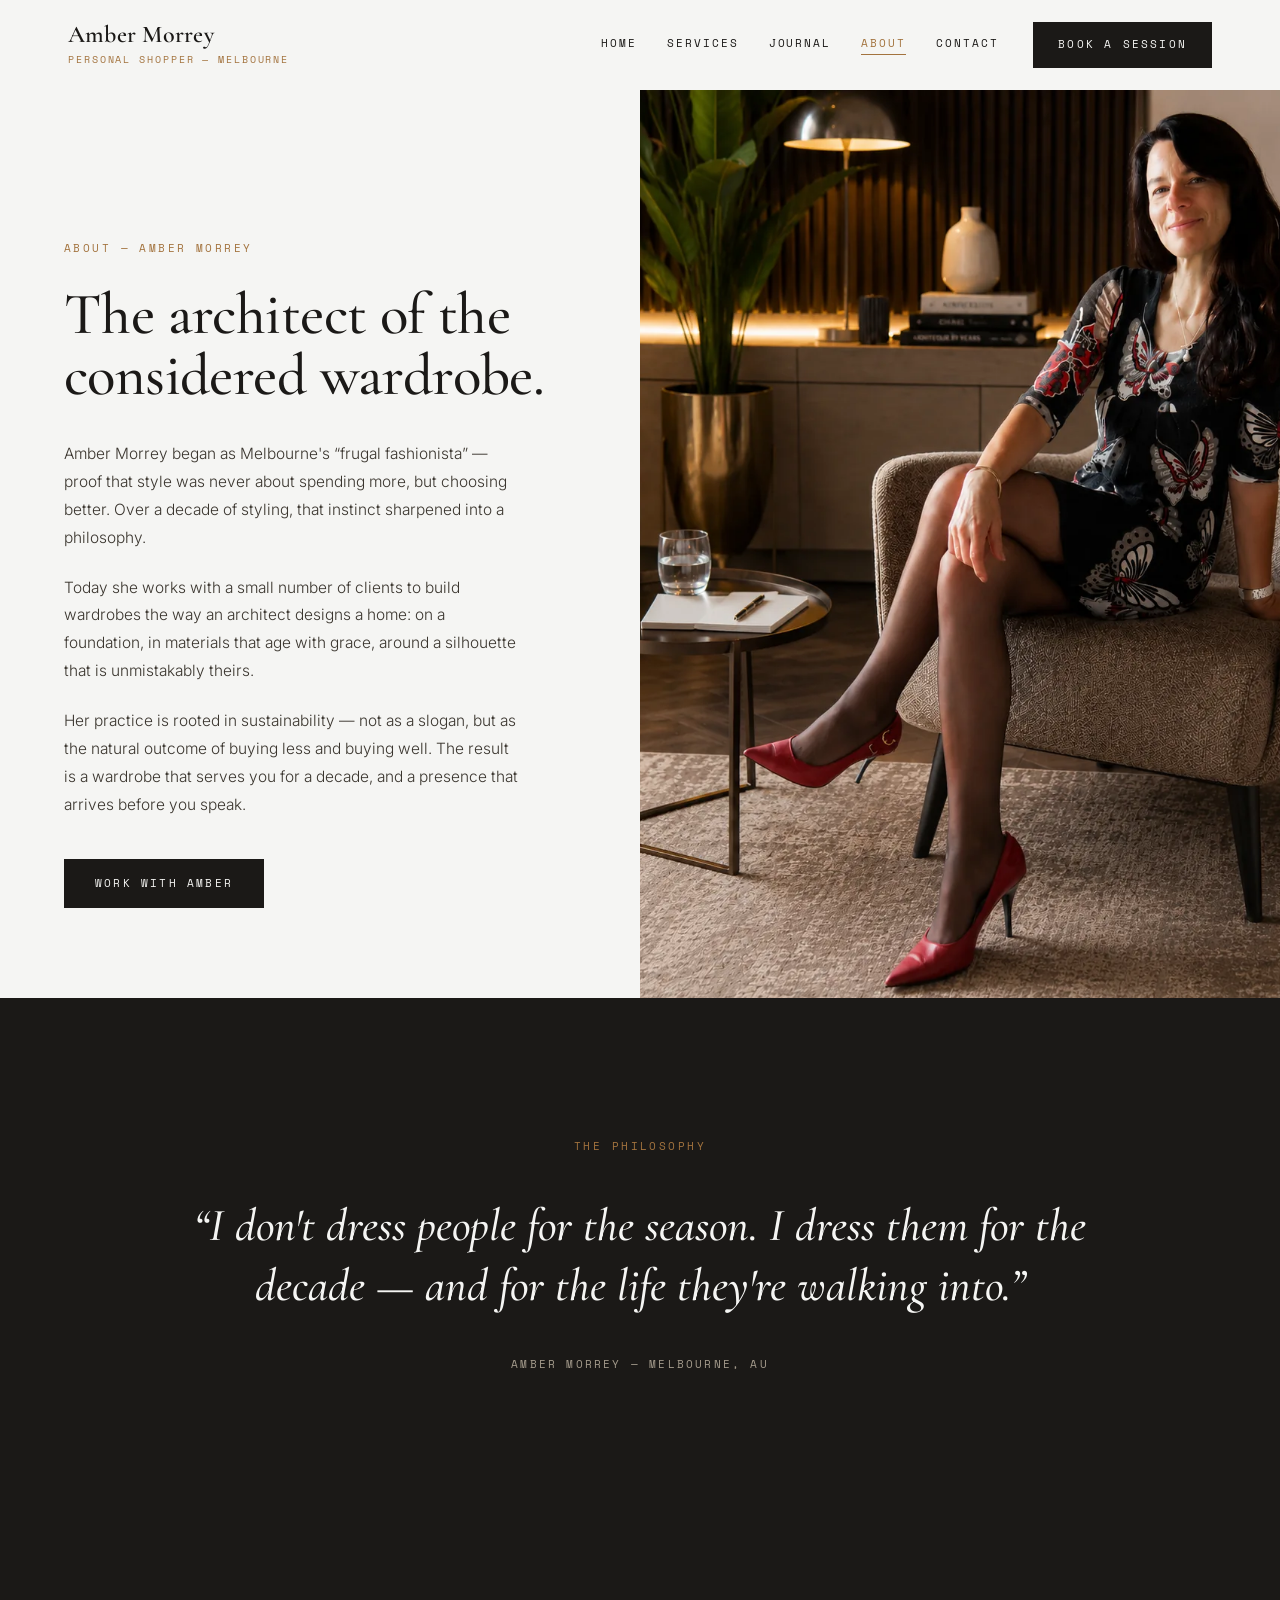
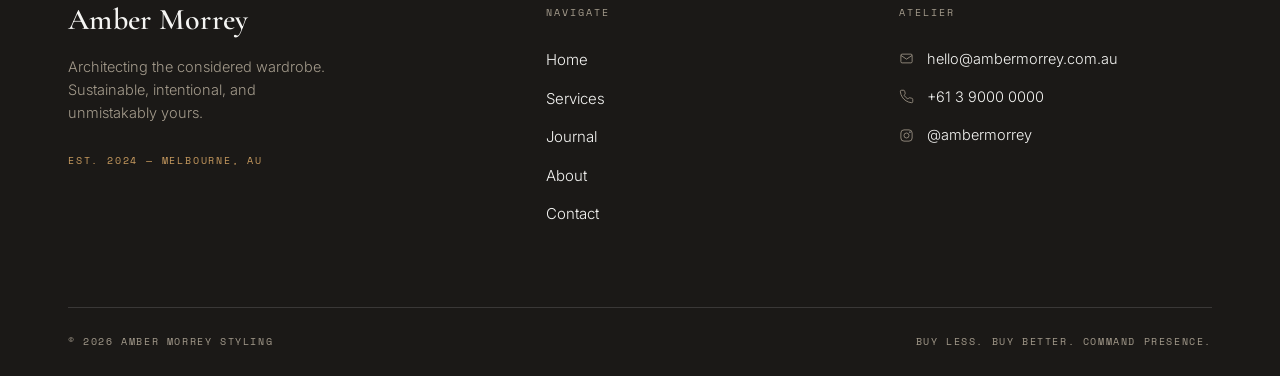
==== commit 9e49487a: "Use the square About portrait — full figure now survives the crop "About Amber Morrey.png" is 1254x1" ====
--- a/about.html
+++ b/about.html
@@ -50,7 +50,7 @@
   <div class="about-portrait">
     <picture>
       <source srcset="images/about.webp" type="image/webp">
-      <img src="images/about.jpg" width="940" height="1672" fetchpriority="high"
+      <img src="images/about.jpg" width="1254" height="1254" fetchpriority="high"
         alt="Amber Morrey seated in an armchair in a butterfly-print dress and red heels, in a warmly lit interior">
     </picture>
   </div>
--- a/styles.css
+++ b/styles.css
@@ -265,8 +265,13 @@
 .about-portrait picture{position:absolute;inset:0;display:block}
 /* 9:16 source in a near-square panel discards ~40% vertically; anchored near
    the top so the crop takes the floor rather than her head */
-.about-portrait img{object-position:50% 10%;transform-origin:50% 10%;transition:transform 8s var(--ease)}
-.about-split.loaded .about-portrait img{transform:scale(1.05)}
+/* the source is 1:1 and every panel here is 1.0 or narrower, so cover takes its
+   crop off the sides and the full figure always survives. Pinned to the top
+   because there is only ~35px above her hair; that leaves the zoom to eat into
+   the 78px of floor below her heels instead. 46% horizontally keeps her
+   extended shoe inside the frame at the narrowest panel. */
+.about-portrait img{object-position:46% 0;transform-origin:46% 0;transition:transform 8s var(--ease)}
+.about-split.loaded .about-portrait img{transform:scale(1.04)}
 .philosophy{text-align:center;padding:140px 0}
 .philosophy .label{display:block;margin-bottom:40px}
 .philosophy blockquote{font-family:var(--serif);font-size:clamp(28px,3.6vw,46px);font-weight:500;font-style:italic;line-height:1.3;color:var(--paper);max-width:1000px;margin:0 auto 34px}
@@ -417,7 +422,10 @@
 
   .about-split{grid-template-columns:1fr}
   .about-text{padding:120px 30px 60px;order:2}
-  .about-portrait{min-height:70vh;order:1}
+  /* square panel for a square source: stacked, the old fixed 70vh made the
+     panel taller than the image on phones (clipping her shoe) and wider than
+     it on tablets (clipping her heels). Matching the ratio removes both. */
+  .about-portrait{min-height:0;aspect-ratio:1/1;order:1}
   .philosophy{padding:90px 0}
 
   .contact-inputs{grid-template-columns:1fr}
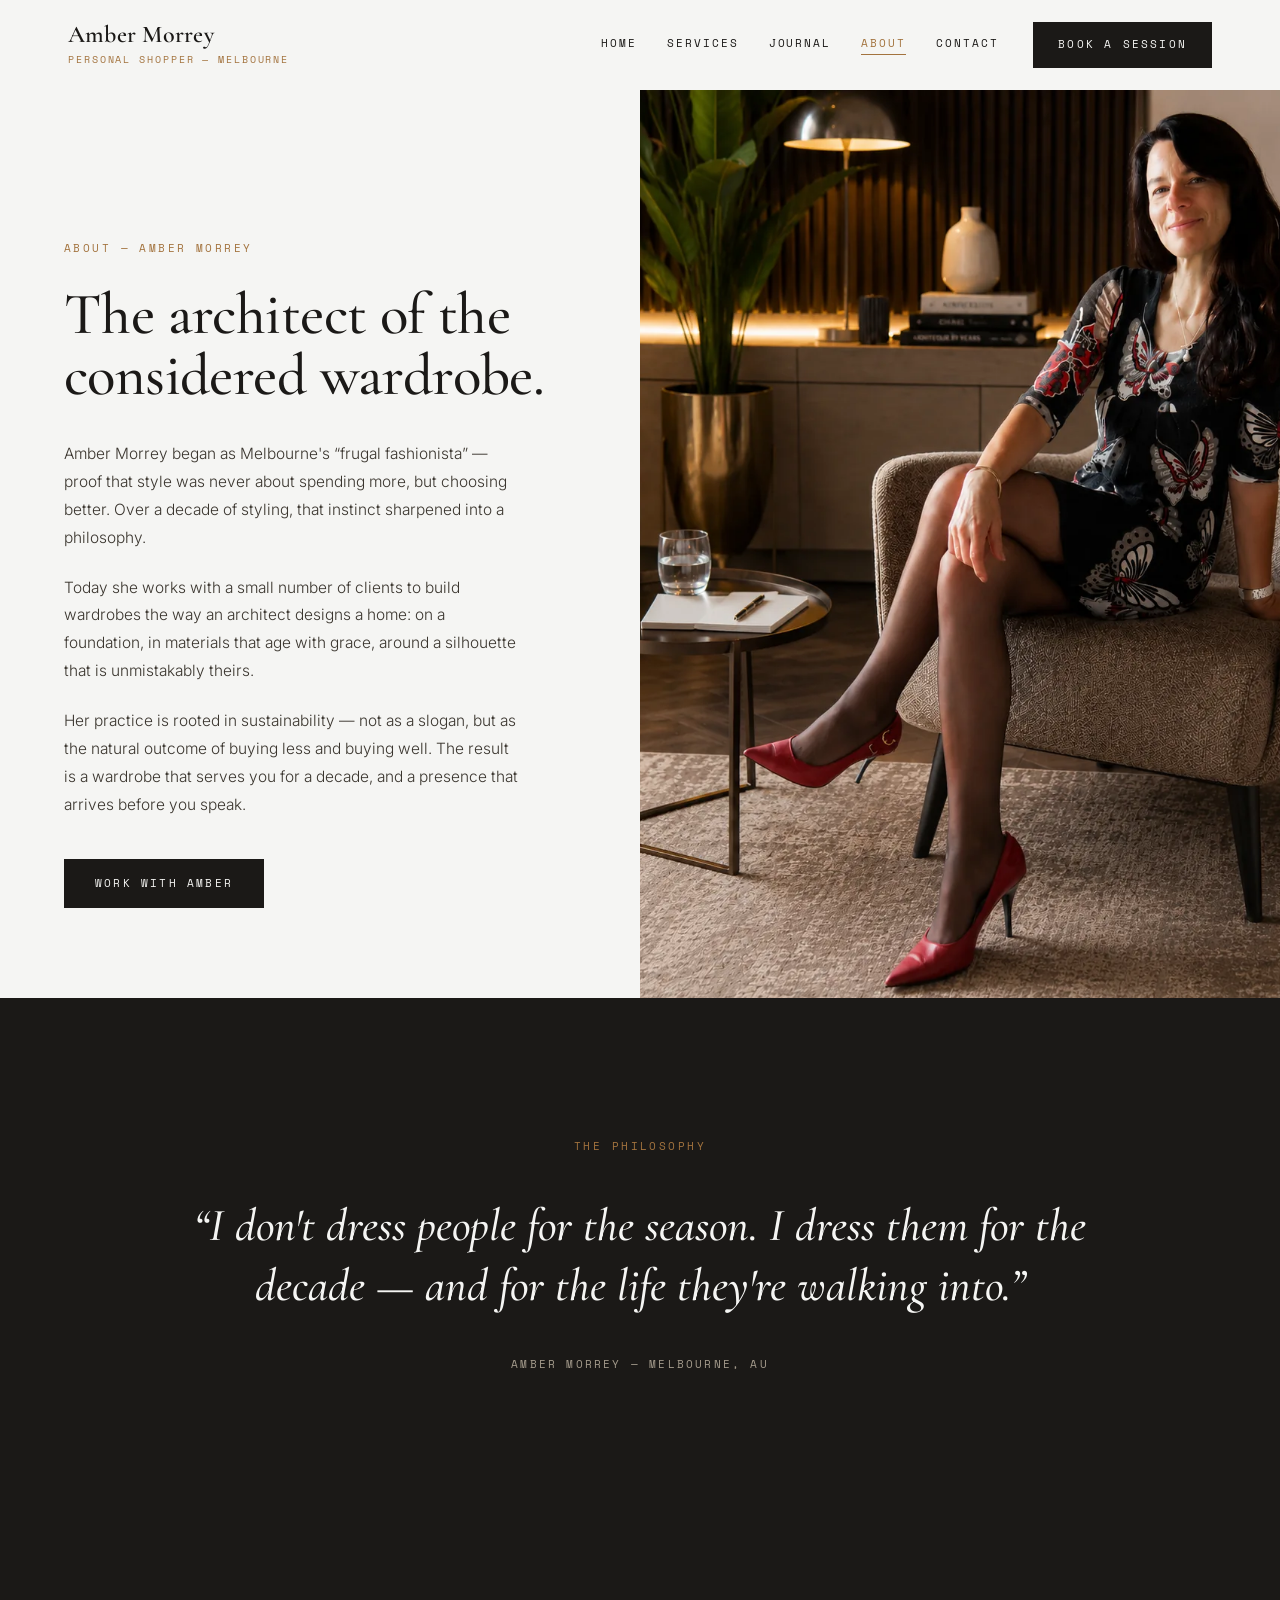
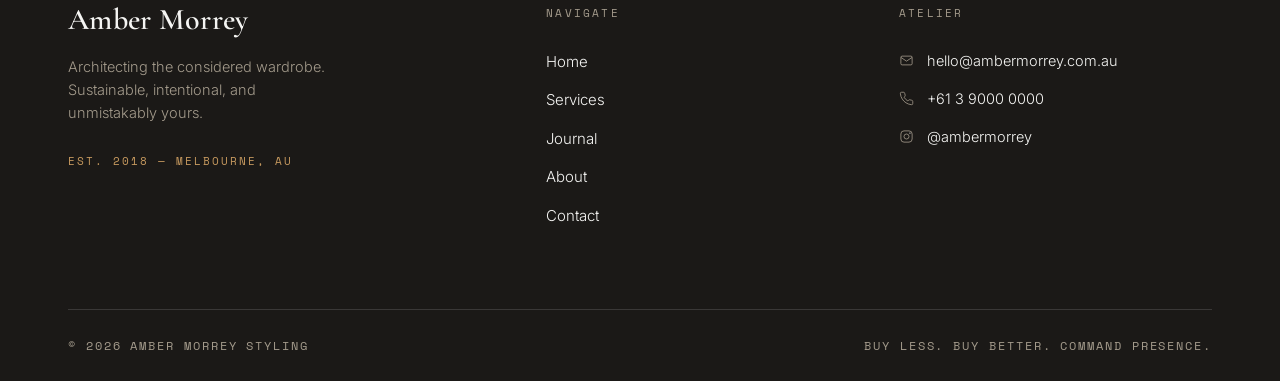
==== commit 07445574: "Correct the founding year to 2018 Est. line updated across all five page footers.  Co-Authored-By: C" ====
--- a/about.html
+++ b/about.html
@@ -72,7 +72,7 @@
       <div class="foot-brand">
         <div class="brand-name">Amber Morrey</div>
         <p class="foot-tag">Architecting the considered wardrobe. Sustainable, intentional, and unmistakably yours.</p>
-        <div class="foot-est">Est. 2024 — Melbourne, AU</div>
+        <div class="foot-est">Est. 2018 — Melbourne, AU</div>
       </div>
       <div class="foot-col">
         <h4>Navigate</h4>
--- a/styles.css
+++ b/styles.css
@@ -105,11 +105,13 @@
    content-sized grid row resolves to auto, letting the image's natural height
    stretch the hero past the fold */
 .hero-right picture{position:absolute;inset:0;display:block}
-/* portrait source in a panel that is now a header shorter, so cover discards
-   more vertically: anchored at 8% to keep ~31px clear above her hair at the
-   worst viewport (1366x768) while the bottom edge stays below the knee */
-.hero-right img{object-position:50% 8%;transform-origin:50% 8%;transition:transform 8s var(--ease)}
-.hero.loaded .hero-right img{transform:scale(1.06)}
+/* 1:1 source against panels of 0.870-1.007, so cover crops the sides and the
+   full standing figure holds. Vertical slack is only 5.4% of the frame (27px
+   above her hair, 41px below the boots), so the anchor sits at 40% to split
+   the crop in proportion to those margins, and the zoom is 1.03 — at the old
+   1.06 the animation alone wanted 6.7% and clipped her. */
+.hero-right img{object-position:50% 40%;transform-origin:50% 40%;transition:transform 8s var(--ease)}
+.hero.loaded .hero-right img{transform:scale(1.03)}
 
 /* ---------- premise ---------- */
 .premise{display:grid;grid-template-columns:300px 1fr;gap:40px;align-items:start}
@@ -306,8 +308,8 @@
 .foot-grid{display:grid;grid-template-columns:1.4fr 1fr 1fr;gap:40px;padding-bottom:80px}
 .foot-brand .brand-name{color:var(--paper);font-size:30px}
 .foot-tag{color:var(--muted-dark);font-size:14.5px;margin-top:20px;line-height:1.6;max-width:280px}
-.foot-est{font-family:var(--mono);font-size:10px;letter-spacing:.18em;color:var(--amber-light);text-transform:uppercase;margin-top:28px}
-.foot-col h4{font-family:var(--mono);font-size:10px;letter-spacing:.2em;color:var(--muted-dark);text-transform:uppercase;font-weight:400;margin-bottom:26px}
+.foot-est{font-family:var(--mono);font-size:11px;letter-spacing:.18em;color:var(--amber-light);text-transform:uppercase;margin-top:28px}
+.foot-col h4{font-family:var(--mono);font-size:11px;letter-spacing:.2em;color:var(--muted-dark);text-transform:uppercase;font-weight:400;margin-bottom:26px}
 .foot-col ul{list-style:none;display:flex;flex-direction:column;gap:13px}
 .foot-col ul a{font-size:15px;color:var(--paper);transition:color .3s}
 .foot-col ul a:hover{color:var(--amber-light)}
@@ -316,7 +318,7 @@
 .foot-contact a:hover{color:var(--amber-light)}
 .foot-contact svg{width:15px;height:15px;stroke:var(--muted-dark);fill:none;stroke-width:1.3;flex-shrink:0}
 .foot-bar{border-top:1px solid var(--line-dark);padding:26px 0;display:flex;justify-content:space-between;align-items:center}
-.foot-bar span{font-family:var(--mono);font-size:10px;letter-spacing:.16em;color:var(--muted-dark);text-transform:uppercase}
+.foot-bar span{font-family:var(--mono);font-size:12px;letter-spacing:.16em;color:var(--muted-dark);text-transform:uppercase}
 
 /* ==========================================================================
    CONCIERGE BOOKING DRAWER
@@ -398,7 +400,11 @@
   .hero{grid-template-columns:1fr}
   .hero-left{padding:120px 30px 50px;order:2}
   .hero-vert{display:none}
-  .hero-right{min-height:70vh;order:1}
+  /* never let the stacked panel go wider than the square source: at a flat
+     70vh a 768px tablet made it 768x717, which crops vertically and clipped
+     both her head and her boots. The 70vh still wins on phones, keeping the
+     hero tall there. */
+  .hero-right{min-height:max(70vh,100vw);order:1}
 
   .premise,.sec-head,.cta,.foot-grid,.quiz-wrap{grid-template-columns:1fr;gap:22px}
   .sec-head h2,.premise-stmt{text-align:left}
@@ -410,7 +416,10 @@
   .gallery{columns:2;column-gap:18px}
   .gal-item{margin-bottom:18px}
   .cta-right{justify-self:start}
+  /* the tracking, not the size, is what pushed the tagline onto two lines at
+     the larger type size — trimming it keeps both lines single on a phone */
   .foot-bar{flex-direction:column;gap:14px;text-align:center}
+  .foot-bar span{letter-spacing:.1em}
 
   .svc-block{grid-template-columns:1fr;gap:30px;padding:50px 0}
   .svc-block.flip .svc-media{order:0}
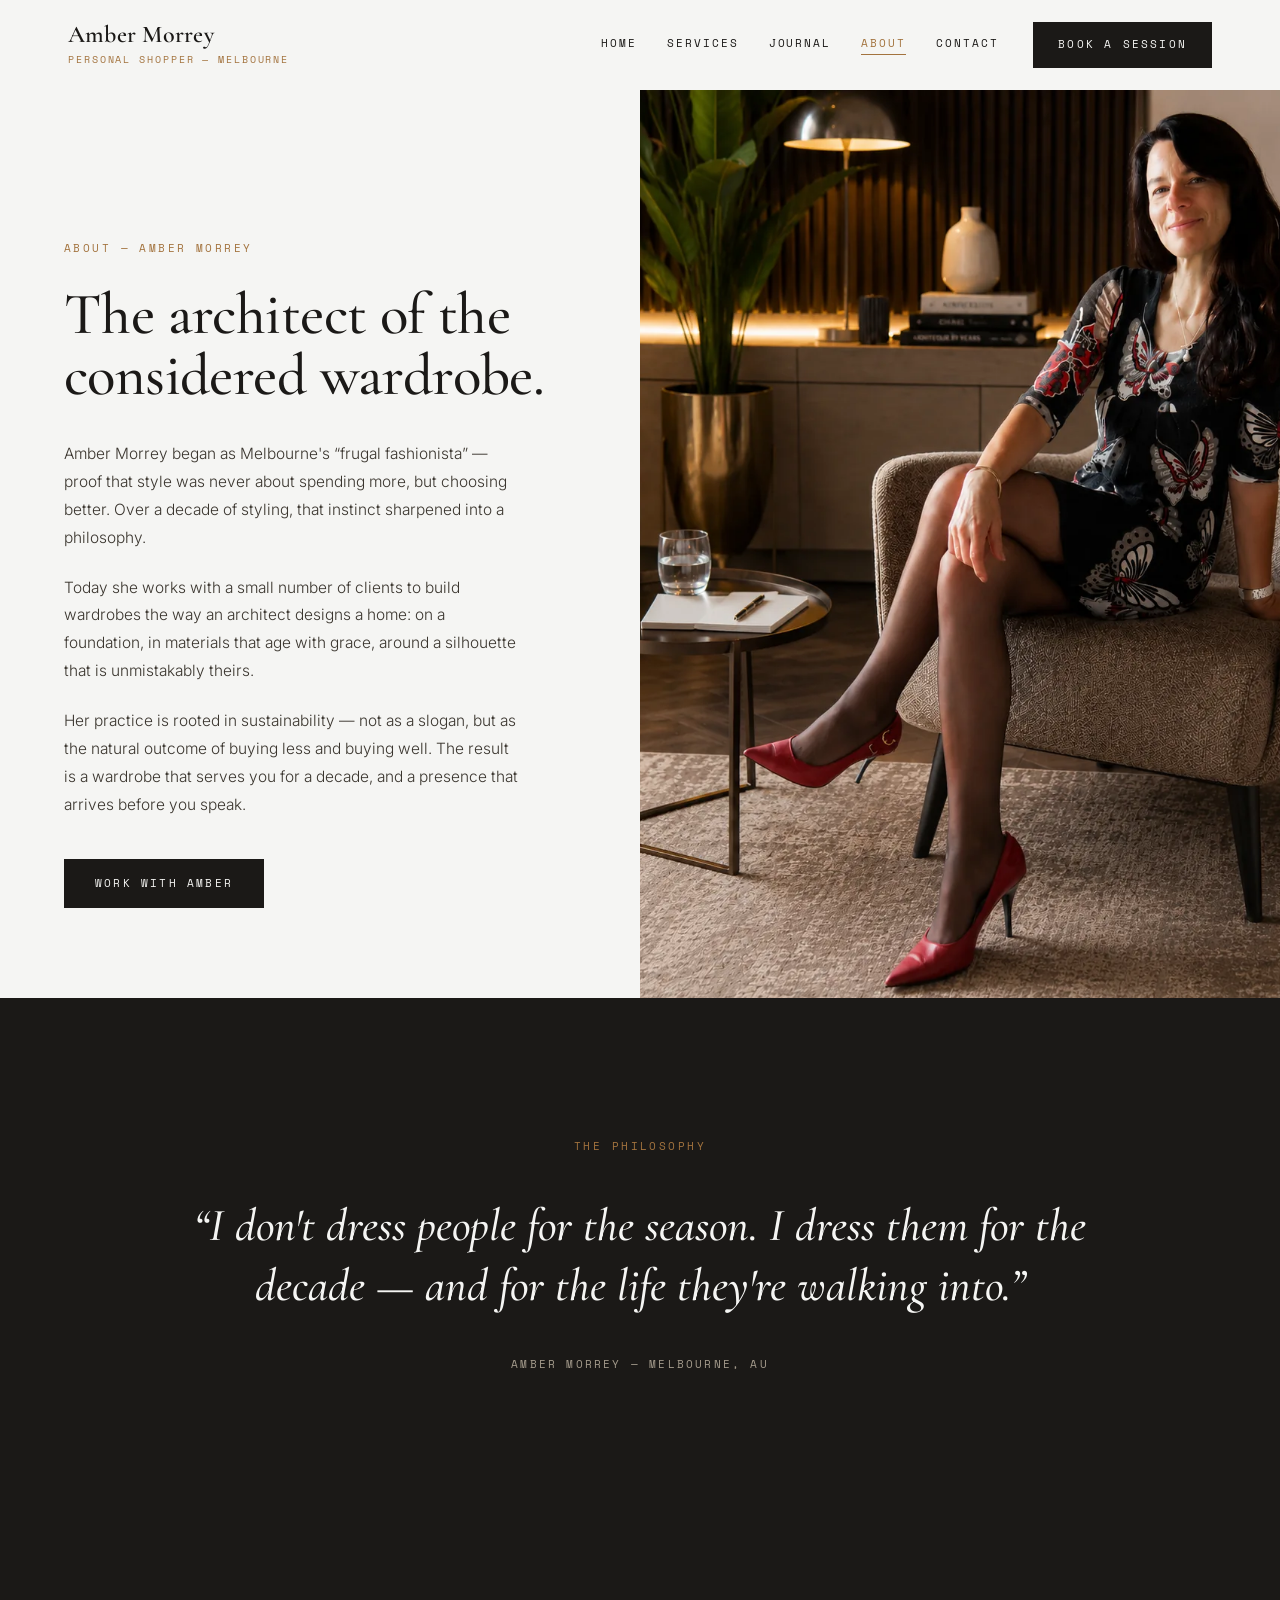
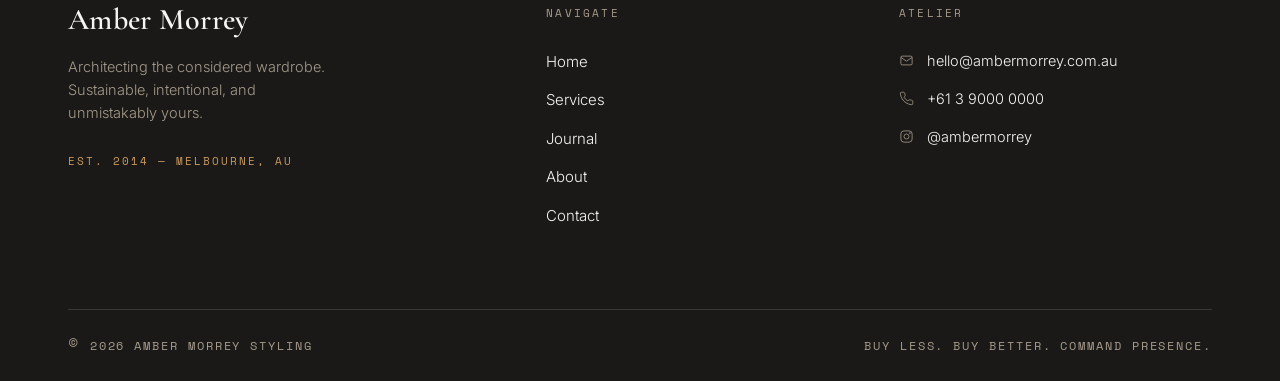
==== commit e16f0caa: "Enlarge the (c) glyph and set the founding year to 2014 Space Mono draws (c) well below cap height, " ====
--- a/about.html
+++ b/about.html
@@ -72,7 +72,7 @@
       <div class="foot-brand">
         <div class="brand-name">Amber Morrey</div>
         <p class="foot-tag">Architecting the considered wardrobe. Sustainable, intentional, and unmistakably yours.</p>
-        <div class="foot-est">Est. 2018 — Melbourne, AU</div>
+        <div class="foot-est">Est. 2014 — Melbourne, AU</div>
       </div>
       <div class="foot-col">
         <h4>Navigate</h4>
@@ -94,7 +94,7 @@
       </div>
     </div>
     <div class="foot-bar">
-      <span>© 2026 Amber Morrey Styling</span>
+      <span><span class="cr">©</span> 2026 Amber Morrey Styling</span>
       <span>Buy less. Buy better. Command presence.</span>
     </div>
   </div>
--- a/styles.css
+++ b/styles.css
@@ -319,6 +319,9 @@
 .foot-contact svg{width:15px;height:15px;stroke:var(--muted-dark);fill:none;stroke-width:1.3;flex-shrink:0}
 .foot-bar{border-top:1px solid var(--line-dark);padding:26px 0;display:flex;justify-content:space-between;align-items:center}
 .foot-bar span{font-family:var(--mono);font-size:12px;letter-spacing:.16em;color:var(--muted-dark);text-transform:uppercase}
+/* Space Mono draws the (c) glyph well below cap height, so it reads undersized
+   next to the uppercase beside it. Scaled up and nudged to sit on the caps. */
+.foot-bar .cr{font-size:1.45em;line-height:1;vertical-align:-.11em}
 
 /* ==========================================================================
    CONCIERGE BOOKING DRAWER
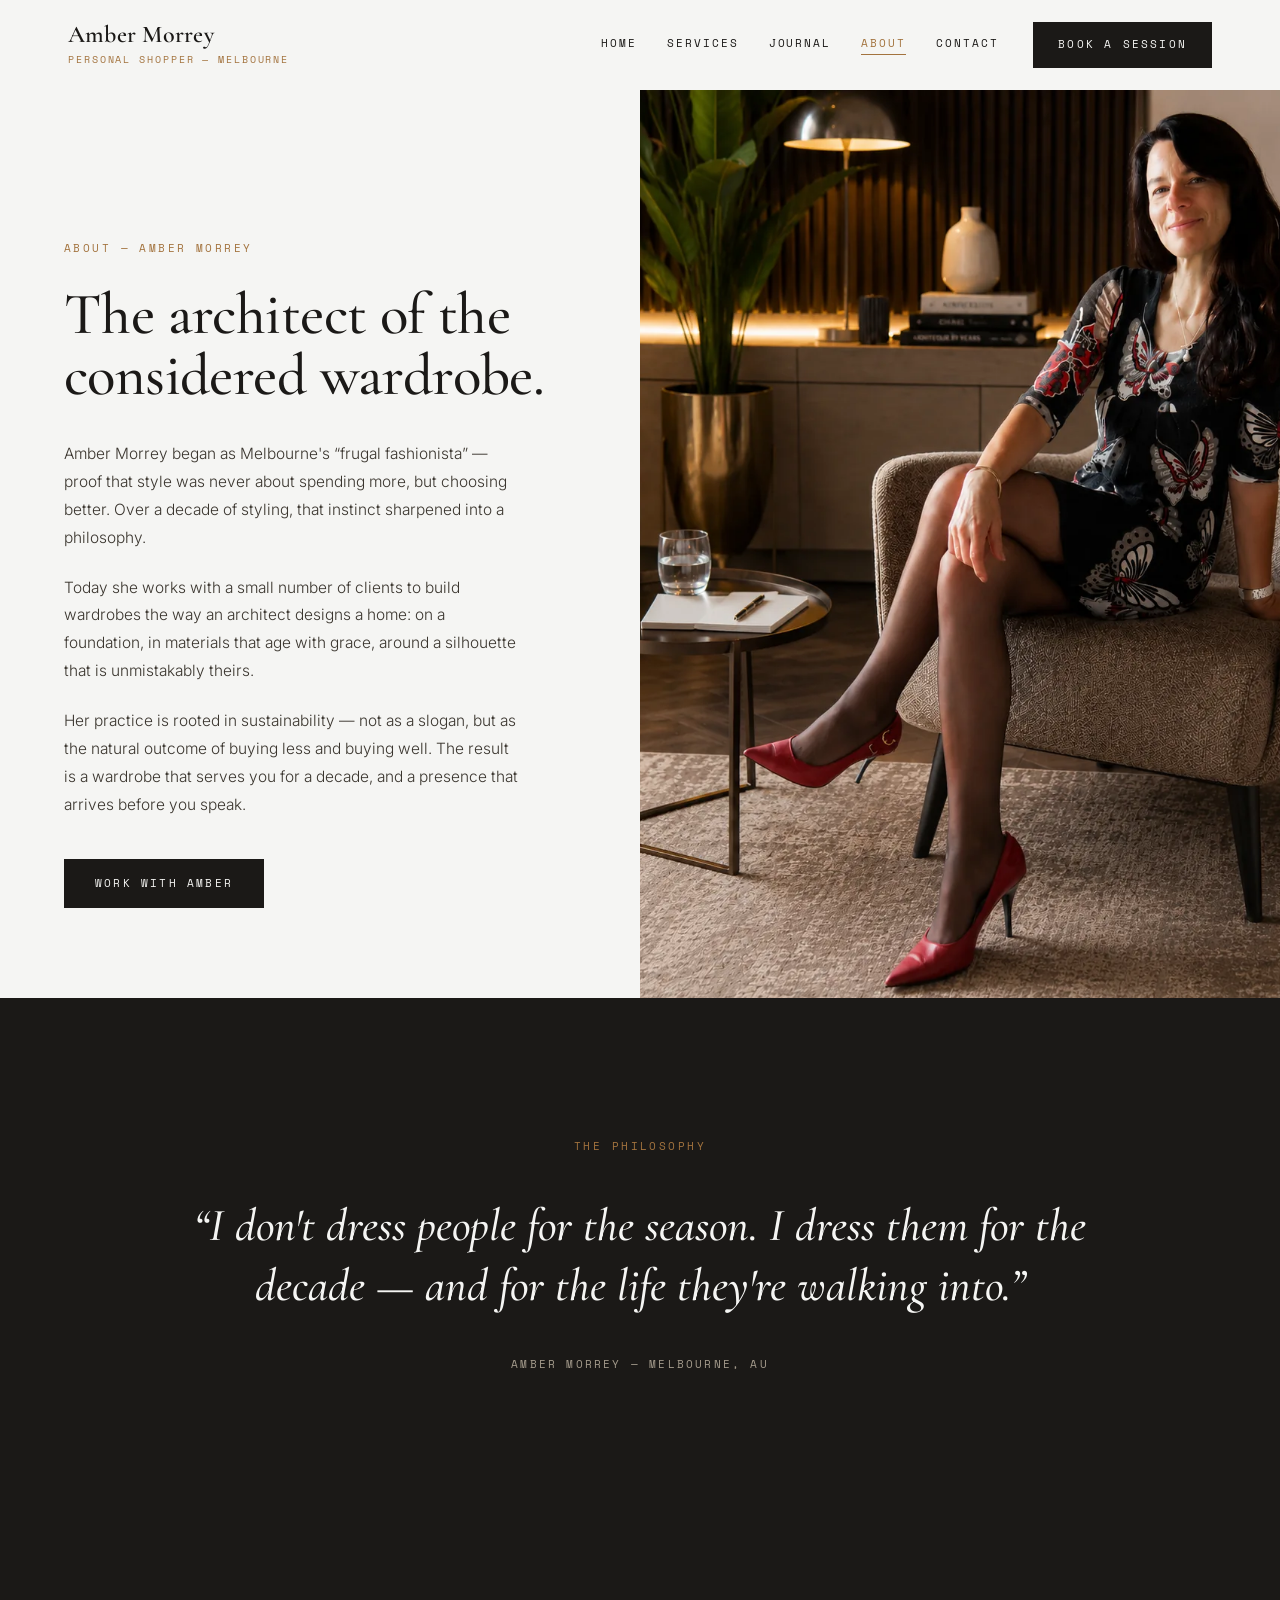
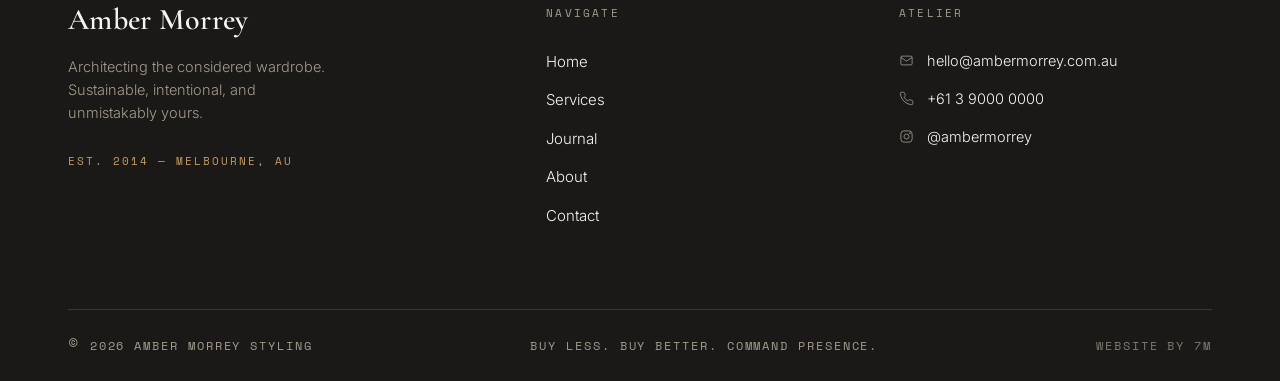
==== commit 054fe616: "Add the 7M build credit to the footer Placed bottom-right in the footer bar, the conventional spot f" ====
--- a/about.html
+++ b/about.html
@@ -96,6 +96,7 @@
     <div class="foot-bar">
       <span><span class="cr">©</span> 2026 Amber Morrey Styling</span>
       <span>Buy less. Buy better. Command presence.</span>
+      <span class="foot-credit"><a href="https://7marketing.com.au/" target="_blank" rel="noopener">Website By 7M</a></span>
     </div>
   </div>
 </footer>
--- a/styles.css
+++ b/styles.css
@@ -317,11 +317,15 @@
 .foot-contact a{display:flex;align-items:center;gap:13px;font-size:14.5px;color:var(--paper);transition:color .3s}
 .foot-contact a:hover{color:var(--amber-light)}
 .foot-contact svg{width:15px;height:15px;stroke:var(--muted-dark);fill:none;stroke-width:1.3;flex-shrink:0}
-.foot-bar{border-top:1px solid var(--line-dark);padding:26px 0;display:flex;justify-content:space-between;align-items:center}
+.foot-bar{border-top:1px solid var(--line-dark);padding:26px 0;display:flex;flex-wrap:wrap;gap:14px 32px;justify-content:space-between;align-items:center}
 .foot-bar span{font-family:var(--mono);font-size:12px;letter-spacing:.16em;color:var(--muted-dark);text-transform:uppercase}
 /* Space Mono draws the (c) glyph well below cap height, so it reads undersized
    next to the uppercase beside it. Scaled up and nudged to sit on the caps. */
 .foot-bar .cr{font-size:1.45em;line-height:1;vertical-align:-.11em}
+/* build credit: same micro-label tier as its siblings, one step quieter so it
+   sits behind the brand line rather than competing with it */
+.foot-credit a{color:var(--muted-dark);opacity:.75;transition:color .3s,opacity .3s}
+.foot-credit a:hover,.foot-credit a:focus-visible{color:var(--amber-light);opacity:1}
 
 /* ==========================================================================
    CONCIERGE BOOKING DRAWER
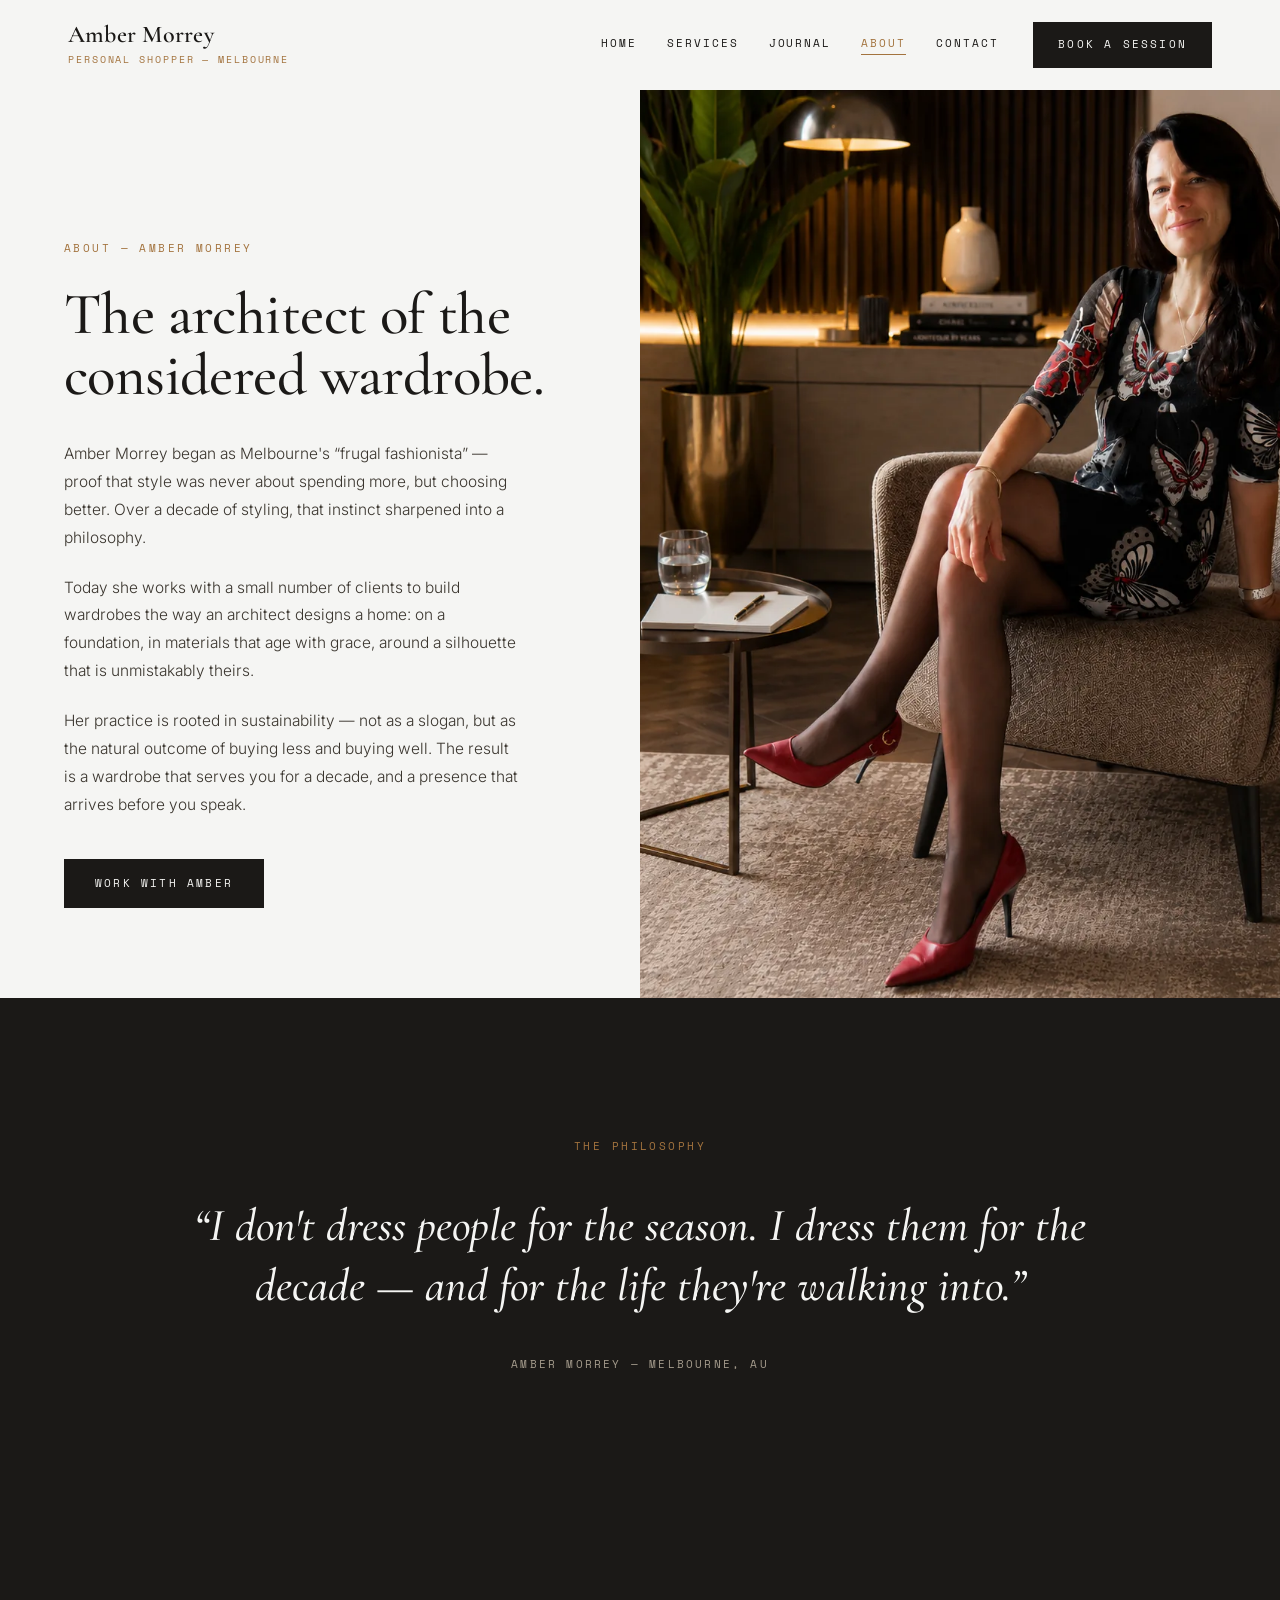
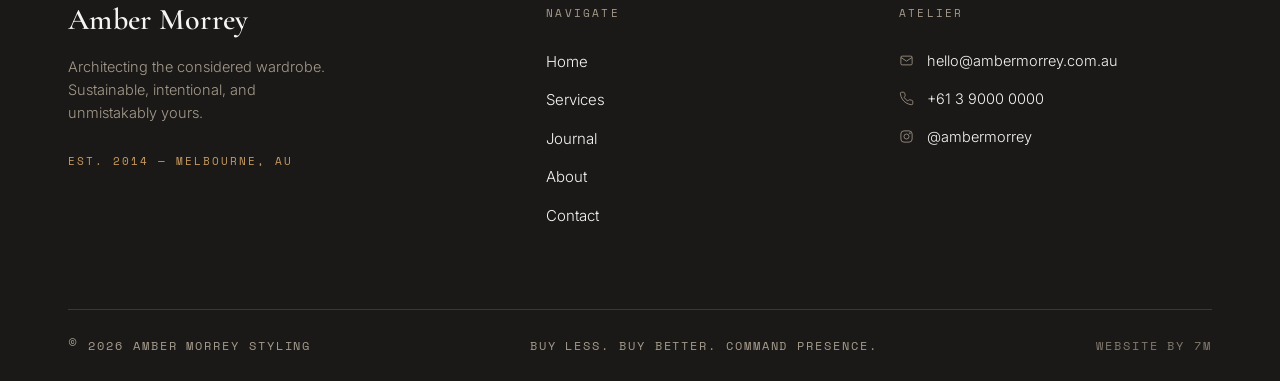
==== commit 9fa94b23: "Fix the mobile overflow, which was also hiding the menu One root cause, two symptoms. The Transforma" ====
--- a/about.html
+++ b/about.html
@@ -26,7 +26,7 @@
     </div>
     <a href="contact.html" class="btn">Book a Session</a>
   </nav>
-  <button class="menu-toggle" id="menuToggle" aria-label="Menu"><span></span><span></span><span></span></button>
+  <button class="menu-toggle" id="menuToggle" aria-label="Menu" aria-controls="mobileMenu" aria-expanded="false"><span></span><span></span><span></span></button>
 </header>
 <div class="mobile-menu" id="mobileMenu">
   <a href="index.html">Home</a>
--- a/styles.css
+++ b/styles.css
@@ -80,8 +80,16 @@
 .nav-links a:hover::after,.nav-links a.active::after{width:100%}
 .nav-links a.active{color:var(--amber)}
 .nav-header .btn{padding:13px 24px}
-.menu-toggle{display:none;flex-direction:column;gap:5px;background:none;border:none;cursor:pointer;padding:4px}
-.menu-toggle span{width:24px;height:1.5px;background:var(--ink);transition:.3s}
+/* 44x44 so it is actually tappable — the bars stay 24px, the box around them
+   does the work. Sits above the open menu so it doubles as the close control. */
+.menu-toggle{display:none;flex-direction:column;align-items:center;justify-content:center;gap:5px;width:44px;height:44px;padding:0;margin-right:-10px;background:none;border:none;cursor:pointer;position:relative;z-index:101}
+.menu-toggle span{width:24px;height:1.5px;background:var(--ink);transition:transform .35s var(--ease),opacity .2s var(--ease)}
+/* bar centres are 6.5px apart (1.5px bar + 5px gap), so that is the travel
+   needed to collapse the outer two onto the middle and form the cross */
+.menu-toggle[aria-expanded="true"] span:nth-child(1){transform:translateY(6.5px) rotate(45deg)}
+.menu-toggle[aria-expanded="true"] span:nth-child(2){opacity:0}
+.menu-toggle[aria-expanded="true"] span:nth-child(3){transform:translateY(-6.5px) rotate(-45deg)}
+body.menu-open{overflow:hidden}
 
 .mobile-menu{position:fixed;inset:0;background:var(--paper);z-index:99;display:flex;flex-direction:column;justify-content:center;align-items:center;gap:26px;opacity:0;pointer-events:none;transition:opacity .4s var(--ease)}
 .mobile-menu.open{opacity:1;pointer-events:auto}
@@ -161,6 +169,10 @@
 
 /* ---------- transformations ---------- */
 .trans-head{margin-bottom:60px}
+/* two columns rather than the three .sec-head assumes — this head has no
+   trailing link. Was an inline style, which outranked the mobile override
+   below and left a 300px column in a 338px viewport, overflowing the page. */
+.trans-head .sec-head{grid-template-columns:300px 1fr;margin-bottom:0}
 .trans-head .premise-p{margin-top:20px}
 .gallery{columns:3;column-gap:32px}
 .gal-item{break-inside:avoid;margin-bottom:32px;position:relative;overflow:hidden;cursor:pointer;background:linear-gradient(150deg,#cdc4b4,#a99e8c)}
@@ -319,9 +331,12 @@
 .foot-contact svg{width:15px;height:15px;stroke:var(--muted-dark);fill:none;stroke-width:1.3;flex-shrink:0}
 .foot-bar{border-top:1px solid var(--line-dark);padding:26px 0;display:flex;flex-wrap:wrap;gap:14px 32px;justify-content:space-between;align-items:center}
 .foot-bar span{font-family:var(--mono);font-size:12px;letter-spacing:.16em;color:var(--muted-dark);text-transform:uppercase}
-/* Space Mono draws the (c) glyph well below cap height, so it reads undersized
-   next to the uppercase beside it. Scaled up and nudged to sit on the caps. */
-.foot-bar .cr{font-size:1.45em;line-height:1;vertical-align:-.11em}
+/* Space Mono draws (c) well below cap height, so at the line's own size it
+   reads undersized. 1.24em brings its ink height to exactly the cap height
+   (measured: 72 device px against 72 at 8x), and -.067em centres the two —
+   ink centres land on the same row, so it sits optically level with the caps
+   rather than bulging above and below them. */
+.foot-bar .cr{font-size:1.24em;line-height:1;vertical-align:-.067em}
 /* build credit: same micro-label tier as its siblings, one step quieter so it
    sits behind the brand line rather than competing with it */
 .foot-credit a{color:var(--muted-dark);opacity:.75;transition:color .3s,opacity .3s}
@@ -414,6 +429,7 @@
   .hero-right{min-height:max(70vh,100vw);order:1}
 
   .premise,.sec-head,.cta,.foot-grid,.quiz-wrap{grid-template-columns:1fr;gap:22px}
+  .trans-head .sec-head{grid-template-columns:1fr}
   .sec-head h2,.premise-stmt{text-align:left}
   .sec-head .link-arrow{justify-self:start}
   .services-grid,.journal-grid,.advantage{grid-template-columns:1fr}
